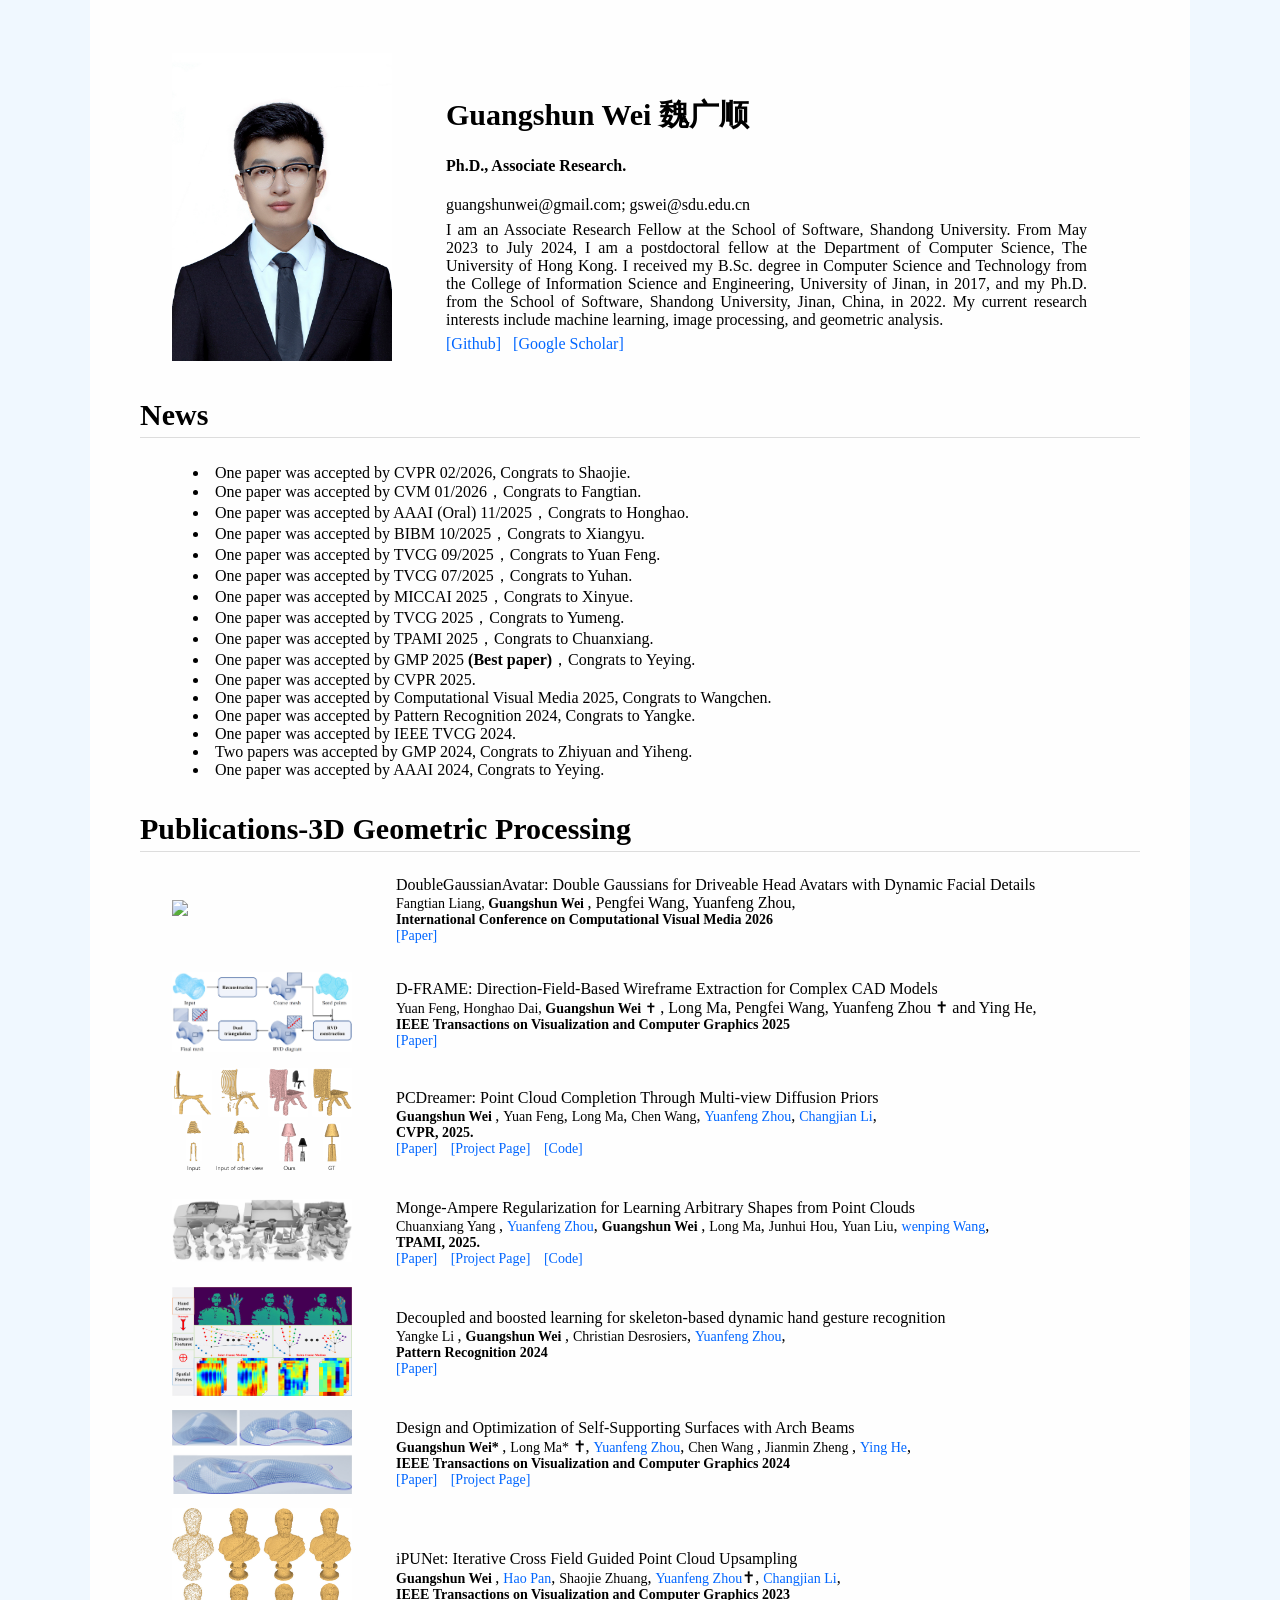
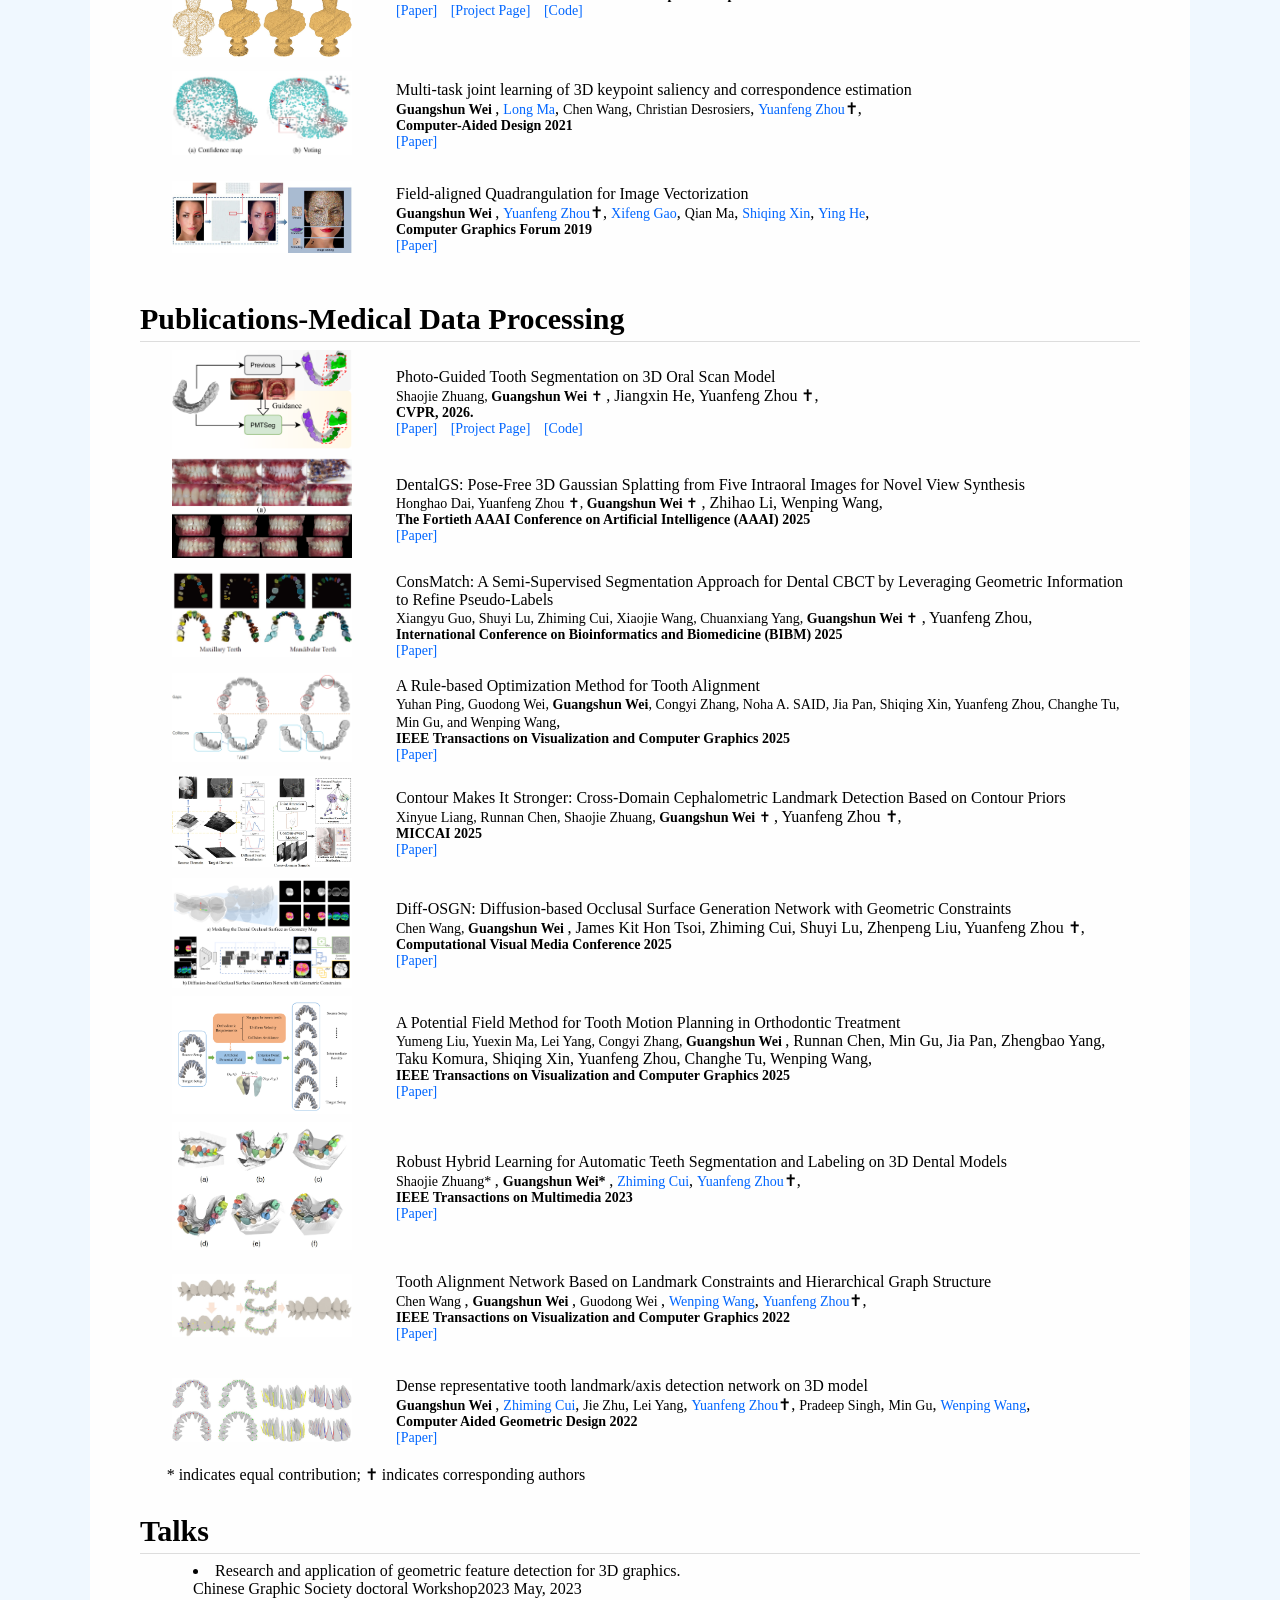
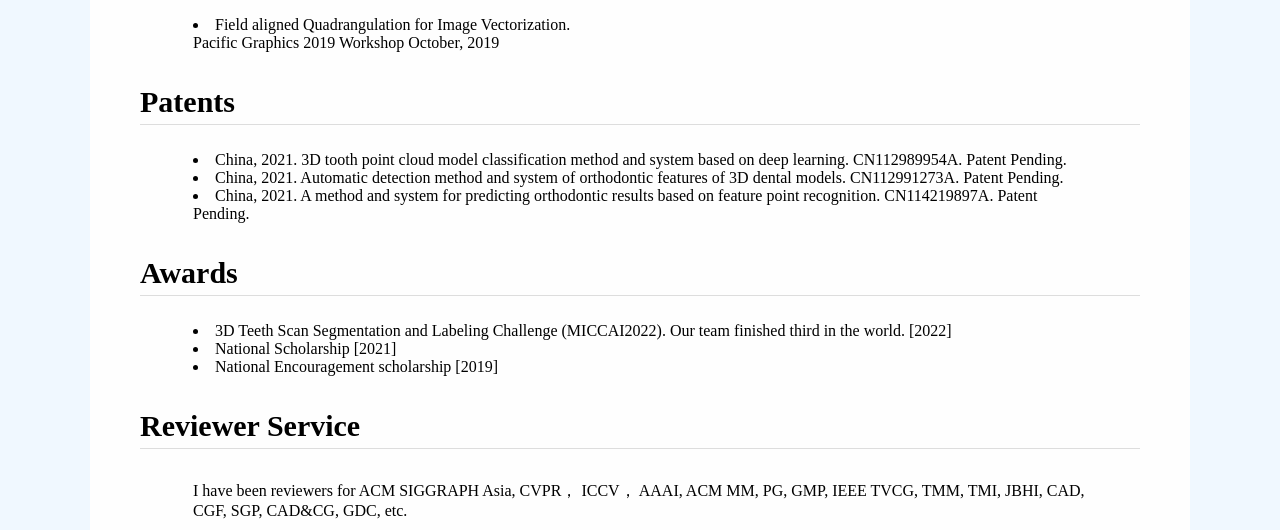
==== index.html @ 694f820c "Update index.html" ====
<!DOCTYPE html>
<html>
   <head>
      <meta http-equiv="Content-Type" content="text/html; charset=UTF-8">
      <title>Guangshun Wei - Homepage</title>
      <link rel="stylesheet" href="./css/main.css">
      <script src="./css/jquery-1.10.2.js.download"></script>

		<!-- Google tag (gtag.js) -->
		<script async src=""></script>
		<script>
		  window.dataLayer = window.dataLayer || [];
		  function gtag(){dataLayer.push(arguments);}
		  gtag('js', new Date());

		  gtag('config', 'G-TP2ZLLPT0R');
		</script>
   </head>
   
   <!-- Tab links -->
   <body style="" data-new-gr-c-s-check-loaded="14.977.0">
	   <div class="content top_block">
	<table class="about-table">
		 <tbody>
			 <tr>
				 <td class="image-column">
					 <img src="./source_files/gswei1.jpg" alt="Photo" width="220" >
				 </td>
				 <td class="description-column">
					 <div class="content text">
						 <h3>Guangshun Wei 魏广顺</h3>
						 <h4>Ph.D., Associate Research. </h4>
						 <p>guangshunwei@gmail.com; gswei@sdu.edu.cn</p>
						 <p class="bio">I am an Associate Research Fellow at the School of Software, Shandong University. From May 2023 to July 2024, I am a postdoctoral fellow at the Department of Computer Science, The University of Hong Kong. I received my B.Sc. degree in Computer Science and Technology from the College of Information Science and Engineering, University of Jinan, in 2017, and my Ph.D. from the School of Software, Shandong University, Jinan, China, in 2022. My current research interests include machine learning, image processing, and geometric analysis.</p>
						 <a target=_blank href="https://github.com/GSW-D?tab=repositories" target="_blank">[Github]</a> &nbsp
						 <a target=_blank href="https://scholar.google.com.hk/citations?hl=zh-CN&user=Sf6-vDIAAAAJ" target="_blank">[Google Scholar]</a> &nbsp
						 &nbsp
					 </div>
				 </td>
			 </tr>
		 </tbody>
	 </table>
	  </div>
	   
	  
      <div class="content">

	<div class="News">
		   <a name="News"></a>
		   <h3>News</h3>
		   <hr>
		   <table class="publication-table">
			   <td class="general-item-right">
				   <div class="content text"><br> 
					   <li>One paper was accepted by CVPR 02/2026, Congrats to Shaojie.<br>
					   <li>One paper was accepted by CVM 01/2026，Congrats to Fangtian.<br>
					   <li>One paper was accepted by AAAI (Oral) 11/2025，Congrats to Honghao.<br>
					   <li>One paper was accepted by BIBM 10/2025，Congrats to Xiangyu.<br>
					   <li>One paper was accepted by TVCG 09/2025，Congrats to Yuan Feng.<br>
					   <li>One paper was accepted by TVCG 07/2025，Congrats to Yuhan.<br>
					   <li>One paper was accepted by MICCAI 2025，Congrats to Xinyue.<br>
					   <li>One paper was accepted by TVCG 2025，Congrats to Yumeng.<br>
					   <li>One paper was accepted by TPAMI 2025，Congrats to Chuanxiang.<br>
					   <li>One paper was accepted by GMP 2025 <b>(Best paper)</b>，Congrats to Yeying.<br>
					   <li>One paper was accepted by CVPR 2025.<br>
					   <li>One paper was accepted by Computational Visual Media 2025, Congrats to Wangchen.<br>
					   <li>One paper was accepted by Pattern Recognition 2024, Congrats to Yangke.<br>
					   <li>One paper was accepted by IEEE TVCG 2024.<br>
					   <li>Two papers was accepted by GMP 2024, Congrats to Zhiyuan and Yiheng.<br>
					   <li>One paper was accepted by AAAI 2024, Congrats to Yeying.<br>
				   </div>
			   </td>
		   </table>
	   </div>

         <a name="publications"></a>
         <h3>Publications-3D Geometric Processing</h3>
		 <hr>
		  <table class="publication-table">
			<tr>
			 <td class="image-column">
				 <img src="./source_files/gsface.png" width="180">
			 </td>
			 <td class="description-column">
				 <div class="paper_title">DoubleGaussianAvatar: Double Gaussians for Driveable Head Avatars with Dynamic Facial Details</div>
				 <div class="paper_authors">
					 <a class="author" >Fangtian Liang, <a class="author" ><b>Guangshun Wei</b> </a>, Pengfei Wang, Yuanfeng Zhou</a>,
					 
				 </div>
				 <div class="paper_venue"> <b>International Conference on Computational Visual Media 2026</b> </div>
				 <div class="paper_materials">
					 <span class="link"><a target=_blank href="">[Paper]</a></span>
				 </div>
			 </td>
		 </tr>
		 <tr>
			 <td class="image-column">
				 <img src="./source_files/structline.png" width="180">
			 </td>
			 <td class="description-column">
				 <div class="paper_title">D-FRAME: Direction-Field-Based Wireframe Extraction for Complex CAD Models</div>
				 <div class="paper_authors">
					 <a class="author" >Yuan Feng, Honghao Dai, <a class="author" ><b>Guangshun Wei</b> &#10013 </a>, Long Ma, Pengfei Wang, Yuanfeng Zhou &#10013 and Ying He</a>,
					 
				 </div>
				 <div class="paper_venue"> <b>IEEE Transactions on Visualization and Computer Graphics 2025</b> </div>
				 <div class="paper_materials">
					 <span class="link"><a target=_blank href="https://ieeexplore.ieee.org/document/11160686">[Paper]</a></span>
				 </div>
			 </td>
		 </tr>

			  
		 <tr>
			 <td class="image-column">
				 <img src="./source_files/PCDreamer.png" width="180">
			 </td>
			 <td class="description-column">
				 <div class="paper_title">PCDreamer: Point Cloud Completion Through Multi-view Diffusion Priors</div>
				 <div class="paper_authors">
					 <a class="author" ><b>Guangshun Wei</b> </a>,
					 <a class="author" >Yuan Feng</a>,
					 <a class="author" >Long Ma</a>,
					 <a class="author" >Chen Wang</a>,
					 <a class="author" target="_blank" href="https://www.sc.sdu.edu.cn/info/1046/2282.htm">Yuanfeng Zhou</a>,
                     	  		 <a class="author" target="_blank" href="https://enigma-li.github.io/">Changjian Li</a>,
				 </div>
				 <div class="paper_venue"> <b>CVPR, 2025.</b> </div>
				 <div class="paper_materials">
					 <span class="link"><a target=_blank href="https://arxiv.org/abs/2411.19036">[Paper]</a></span>
					 <span class="link"><a target=_blank href="https://gsw-d.github.io/PCDreamer/">[Project Page]</a></span>
					 <span class="link"><a target=_blank href="https://github.com/GSW-D/PCDreamerCode">[Code]</a></span>
				 </div>
			 </td>
		 </tr>
		 <tr>
			 <td class="image-column">
				 <img src="./source_files/S2DF.png" width="180">
			 </td>
			 <td class="description-column">
				 <div class="paper_title">Monge-Ampere Regularization for Learning Arbitrary Shapes from Point Clouds</div>
				 <div class="paper_authors">
					 <a class="author" >Chuanxiang Yang </a>,
					 <a class="author" target="_blank" href="https://www.sc.sdu.edu.cn/info/1046/2282.htm">Yuanfeng Zhou</a>,
                     	  		 <a class="author" ><b>Guangshun Wei</b> </a>,
					 <a class="author" >Long Ma</a>,
					 <a class="author" >Junhui Hou</a>,
					 <a class="author" >Yuan Liu</a>,
					 <a class="author" target="_blank" href="https://engineering.tamu.edu/cse/profiles/Wang-Wenping.html">wenping Wang</a>,
				 </div>
				 <div class="paper_venue"> <b>TPAMI, 2025.</b> </div>
				 <div class="paper_materials">
					 <span class="link"><a target=_blank href="https://arxiv.org/abs/2410.18477">[Paper]</a></span>
					 <span class="link"><a target=_blank href="https://chuanxiang-yang.github.io/S2DF/">[Project Page]</a></span>
					 <span class="link"><a target=_blank href="https://github.com/chuanxiang-yang/S2DF">[Code]</a></span>
				 </div>
			 </td>
		 </tr>

		 <tr>
			 <td class="image-column">
				 <img src="./source_files/handgesture.png" width="180">
			 </td>
			 <td class="description-column">
				 <div class="paper_title">Decoupled and boosted learning for skeleton-based dynamic hand gesture recognition</div>
				 <div class="paper_authors">
					 <a class="author" >Yangke Li </a>,
                     	  		 <a class="author" ><b>Guangshun Wei</b> </a>,
					 <a class="author" >Christian Desrosiers</a>,
					 <a class="author" target="_blank" href="https://www.sc.sdu.edu.cn/info/1046/2282.htm">Yuanfeng Zhou</a>,
				 </div>
				 <div class="paper_venue"> <b>Pattern Recognition 2024</b> </div>
				 <div class="paper_materials">
					 <span class="link"><a target=_blank href="https://www.sciencedirect.com/science/article/pii/S0031320324002875?dgcid=author#fig1">[Paper]</a></span>
				 </div>
			 </td>
		 </tr>
		 
		 <tr>
			 <td class="image-column">
				 <img src="./source_files/tvcg2024.png" width="180">
			 </td>
			 <td class="description-column">
				 <div class="paper_title">Design and Optimization of Self-Supporting Surfaces with Arch Beams</div>
				 <div class="paper_authors">
                     	  		 <a class="author" ><b>Guangshun Wei*</b> </a>,
					 <a class="author" >Long Ma* </a>&#10013,
					 <a class="author" target="_blank" href="https://www.sc.sdu.edu.cn/info/1046/2282.htm">Yuanfeng Zhou</a>,
			  		 <a class="author" >Chen Wang </a>,
			  		 <a class="author" >Jianmin Zheng </a>,
					 <a class="author" target="_blank" href="https://personal.ntu.edu.sg/yhe/">Ying He</a>,
				 </div>
				 <div class="paper_venue"> <b>IEEE Transactions on Visualization and Computer Graphics 2024</b> </div>
				 <div class="paper_materials">
					 <span class="link"><a target=_blank href="">[Paper]</a></span>
				  	 <span class="link"><a target=_blank href="">[Project Page]</a></span>
				 </div>
			 </td>
		 </tr>
		 
		 <tr>
			 <td class="image-column">
				 <img src="./source_files/complex4_iter1_5_10.png" width="180">
			 </td>
			 <td class="description-column">
				 <div class="paper_title">iPUNet: Iterative Cross Field Guided Point Cloud Upsampling</div>
				 <div class="paper_authors">
					 <a class="author" ><b>Guangshun Wei</b> </a>,
					 <a class="author" target="_blank" href="http://haopan.github.io/">Hao Pan</a>,
					 <a class="author">Shaojie Zhuang</a>,
					 <a class="author" target="_blank" href="https://www.sc.sdu.edu.cn/info/1046/2282.htm">Yuanfeng Zhou</a>&#10013,
					 <a class="author" target="_blank" href="https://enigma-li.github.io/">Changjian Li</a>,
				 </div>
				 <div class="paper_venue"> <b>IEEE Transactions on Visualization and Computer Graphics 2023</b> </div>
				 <div class="paper_materials">
					 <span class="link"><a target=_blank href="https://arxiv.org/abs/2310.09092">[Paper]</a></span>
					 <span class="link"><a target=_blank href="https://enigma-li.github.io/projects/iPUNet/iPUNet.html">[Project Page]</a></span>
					 <span class="link"><a target=_blank href="https://github.com/GSW-D/iPUNet">[Code]</a></span>
				 </div>
			 </td>
		 </tr>
 
		 <tr>
			 <td class="image-column">
				 <img src="./source_files/cad2021.png" width="180">
			 </td>
			 <td class="description-column">
				 <div class="paper_title">Multi-task joint learning of 3D keypoint saliency and correspondence estimation</div>
				 <div class="paper_authors">
					 <a class="author" ><b>Guangshun Wei</b> </a>,
			                 <a class="author" target="_blank" href="https://faculty.sdu.edu.cn/malong/zh_CN/index.htm">Long Ma</a>,
			                 <a class="author" >Chen Wang</a>,
			                 <a class="author" >Christian Desrosiers</a>,
			                 <a class="author" target="_blank" href="https://www.sc.sdu.edu.cn/info/1046/2282.htm">Yuanfeng Zhou</a>&#10013,
				 </div>
				 <div class="paper_venue"> <b>Computer-Aided Design 2021</b> </div>
				 <div class="paper_materials">
					 <span class="link"><a target=_blank href="https://www.sciencedirect.com/science/article/abs/pii/S0010448521001160">[Paper]</a></span>
				 </div>
			 </td>
		 </tr>
		 
		 <tr>
			 <td class="image-column">
				 <img src="./source_files/CGF2019.png" width="180">
			 </td>
			 <td class="description-column">
				 <div class="paper_title">Field‐aligned Quadrangulation for Image Vectorization</div>
				 <div class="paper_authors">
					 <a class="author" ><b>Guangshun Wei</b> </a>,
			                 <a class="author" target="_blank" href="https://www.sc.sdu.edu.cn/info/1046/2282.htm">Yuanfeng Zhou</a>&#10013,
			                 <a class="author" target="_blank" href="https://gaoxifeng.github.io/">Xifeng Gao</a>,
			                 <a class="author" >Qian Ma</a>,
			                 <a class="author" target="_blank" href="http://irc.cs.sdu.edu.cn/~shiqing/index.html">Shiqing Xin</a>,
			                 <a class="author" target="_blank" href="https://personal.ntu.edu.sg/yhe/">Ying He</a>,
				 </div>
				 <div class="paper_venue"> <b>Computer Graphics Forum 2019</b> </div>
				 <div class="paper_materials">
					 <span class="link"><a target=_blank href="https://onlinelibrary.wiley.com/doi/10.1111/cgf.13826">[Paper]</a></span>
				 </div>
			 </td>
		 </tr>

      </table>
		 <h3>Publications-Medical Data Processing</h3>
		 <hr>
         <table class="publication-table">

			 <tr>
			 <td class="image-column">
				 <img src="./source_files/toothsegcvpr.png" width="180">
			 </td>
			 <td class="description-column">
				 <div class="paper_title">Photo-Guided Tooth Segmentation on 3D Oral Scan Model</div>
				 <div class="paper_authors">
					 <a class="author" >Shaojie Zhuang, <a class="author" ><b>Guangshun Wei</b> &#10013 </a>, Jiangxin He, Yuanfeng Zhou &#10013</a>,
				 </div>
				 <div class="paper_venue"> <b>CVPR, 2026.</b> </div>
				 <div class="paper_materials">
					 <span class="link"><a target=_blank href="">[Paper]</a></span>
					 <span class="link"><a target=_blank href="">[Project Page]</a></span>
					 <span class="link"><a target=_blank href="">[Code]</a></span>
				 </div>
			 </td>
		 </tr>
			 
			 <tr>
			 <td class="image-column">
				 <img src="./source_files/3DGStooth.png" width="180">
			 </td>
			 <td class="description-column">
				 <div class="paper_title">DentalGS: Pose-Free 3D Gaussian Splatting from Five Intraoral Images for Novel View Synthesis</div>
				 <div class="paper_authors">
					 <a class="author" >Honghao Dai, Yuanfeng Zhou &#10013,  <a class="author" ><b>Guangshun Wei</b> &#10013 </a>, Zhihao Li, Wenping Wang</a>,	 
				 </div>
				 <div class="paper_venue"> <b>The Fortieth AAAI Conference on Artificial Intelligence (AAAI) 2025</b> </div>
				 <div class="paper_materials">
					 <span class="link"><a target=_blank href="">[Paper]</a></span>
				 </div>
			 </td>
		 </tr>
			 <tr>
			 <td class="image-column">
				 <img src="./source_files/cbctseg.png" width="180">
			 </td>
			 <td class="description-column">
				 <div class="paper_title">ConsMatch: A Semi-Supervised Segmentation Approach for Dental CBCT by Leveraging Geometric Information to Refine Pseudo-Labels</div>
				 <div class="paper_authors">
					 <a class="author" >Xiangyu Guo, Shuyi Lu, Zhiming Cui, Xiaojie Wang, Chuanxiang Yang, <a class="author" ><b>Guangshun Wei</b> &#10013 </a>, Yuanfeng Zhou</a>,
					 
				 </div>
				 <div class="paper_venue"> <b>International Conference on Bioinformatics and Biomedicine (BIBM) 2025</b> </div>
				 <div class="paper_materials">
					 <span class="link"><a target=_blank href="">[Paper]</a></span>
				 </div>
			 </td>
		 </tr>
		
		 <tr>
			 <td class="image-column">
				 <img src="./source_files/Toothtarget.png" width="180">
			 </td>
			 <td class="description-column">
				 <div class="paper_title">A Rule-based Optimization Method for Tooth Alignment</div>
				 <div class="paper_authors">
					 <a class="author" >Yuhan Ping, Guodong Wei, <b>Guangshun Wei</b>, Congyi Zhang, Noha A. SAID, Jia Pan, Shiqing Xin, Yuanfeng Zhou, Changhe Tu, Min Gu, and Wenping Wang</a>,
					 
				 </div>
				 <div class="paper_venue"> <b>IEEE Transactions on Visualization and Computer Graphics 2025</b> </div>
				 <div class="paper_materials">
					 <span class="link"><a target=_blank href="https://ieeexplore.ieee.org/document/11087710/">[Paper]</a></span>
				 </div>
			 </td>
		 </tr>
		 <tr>
			 <td class="image-column">
				 <img src="./source_files/landmarkdetect.png" width="180">
			 </td>
			 <td class="description-column">
				 <div class="paper_title">Contour Makes It Stronger: Cross-Domain Cephalometric Landmark Detection Based on Contour Priors</div>
				 <div class="paper_authors">
					 <a class="author" >Xinyue Liang, Runnan Chen, Shaojie Zhuang, <a class="author" ><b>Guangshun Wei</b> &#10013 </a>,  Yuanfeng Zhou &#10013</a>,
				 </div>
				 <div class="paper_venue"> <b>MICCAI 2025</b> </div>
				 <div class="paper_materials">
					 <span class="link"><a target=_blank href="https://link.springer.com/chapter/10.1007/978-3-032-04981-0_11">[Paper]</a></span>
				 </div>
			 </td>
		 </tr>
		 <tr>
			 <td class="image-column">
				 <img src="./source_files/ToothGen.png" width="180">
			 </td>
			 <td class="description-column">
				 <div class="paper_title">Diff-OSGN: Diffusion-based Occlusal Surface Generation Network with Geometric Constraints</div>
				 <div class="paper_authors">
					 <a class="author" >Chen Wang, <a class="author" ><b>Guangshun Wei</b> </a>, James Kit Hon Tsoi, Zhiming Cui, Shuyi Lu, Zhenpeng Liu, Yuanfeng Zhou &#10013</a>,
				 </div>
				 <div class="paper_venue"> <b>Computational Visual Media Conference 2025</b> </div>
				 <div class="paper_materials">
					 <span class="link"><a target=_blank href="https://iccvm.org/2025/papers/s3p2-27-cvmj.pdf">[Paper]</a></span>
				 </div>
			 </td>
		 </tr>
		 <tr>
			 <td class="image-column">
				 <img src="./source_files/Toothplan.png" width="180">
			 </td>
			 <td class="description-column">
				 <div class="paper_title">A Potential Field Method for Tooth Motion Planning in Orthodontic Treatment</div>
				 <div class="paper_authors">
					 <a class="author" >Yumeng Liu, Yuexin Ma, Lei Yang, Congyi Zhang, <a class="author" ><b>Guangshun Wei</b> </a>, Runnan Chen,
						 Min Gu, Jia Pan, Zhengbao Yang, Taku Komura, Shiqing Xin, Yuanfeng Zhou, Changhe Tu, Wenping Wang</a>,
					 
				 </div>
				 <div class="paper_venue"> <b>IEEE Transactions on Visualization and Computer Graphics 2025</b> </div>
				 <div class="paper_materials">
					 <span class="link"><a target=_blank href="https://pubmed.ncbi.nlm.nih.gov/40388270/">[Paper]</a></span>
				 </div>
			 </td>
		 </tr>
		
		 <tr>
			 <td class="image-column">
				 <img src="./source_files/tmm2023.png" width="180">
			 </td>
			 <td class="description-column">
				 <div class="paper_title">Robust Hybrid Learning for Automatic Teeth Segmentation and Labeling on 3D Dental Models</div>
				 <div class="paper_authors">
					 <a class="author" >Shaojie Zhuang* </a>,
					 <a class="author" ><b>Guangshun Wei*</b> </a>,
					 <a class="author" target="_blank" href="https://shanghaitech-impact.github.io/">Zhiming Cui</a>,
					 <a class="author" target="_blank" href="https://www.sc.sdu.edu.cn/info/1046/2282.htm">Yuanfeng Zhou</a>&#10013,
				 </div>
				 <div class="paper_venue"> <b>IEEE Transactions on Multimedia 2023</b> </div>
				 <div class="paper_materials">
					 <span class="link"><a target=_blank href="https://ieeexplore.ieee.org/abstract/document/10169899">[Paper]</a></span></div>
			 </td>
		 </tr>
		 
		 <tr>
			 <td class="image-column">
				 <img src="./source_files/tvcg2022.png" width="180">
			 </td>
			 <td class="description-column">
				 <div class="paper_title">Tooth Alignment Network Based on Landmark Constraints and Hierarchical Graph Structure</div>
				 <div class="paper_authors">
					 <a class="author" >Chen Wang </a>,
                     			 <a class="author" ><b>Guangshun Wei</b> </a>,
                     			 <a class="author" >Guodong Wei </a>,
                     			 <a class="author" target="_blank" href="https://www.cs.hku.hk/people/academic-staff/wenping">Wenping Wang</a>,
					 <a class="author" target="_blank" href="https://www.sc.sdu.edu.cn/info/1046/2282.htm">Yuanfeng Zhou</a>&#10013,
				 </div>
				 <div class="paper_venue"> <b>IEEE Transactions on Visualization and Computer Graphics 2022</b> </div>
				 <div class="paper_materials">
					 <span class="link"><a target=_blank href="https://ieeexplore.ieee.org/abstract/document/9933028">[Paper]</a></span>
				 </div>
			 </td>
		 </tr>
		 <tr>
			 <td class="image-column">
				 <img src="./source_files/cagd2022.png" width="180">
			 </td>
			 <td class="description-column">
				 <div class="paper_title">Dense representative tooth landmark/axis detection network on 3D model</div>
				 <div class="paper_authors">
					 <a class="author" ><b>Guangshun Wei</b> </a>,
		                         <a class="author" target="_blank" href="https://shanghaitech-impact.github.io/">Zhiming Cui</a>,
		                     	 <a class="author" >Jie Zhu</a>,
		                     	 <a class="author" >Lei Yang</a>,
		                     	 <a class="author" target="_blank" href="https://www.sc.sdu.edu.cn/info/1046/2282.htm">Yuanfeng Zhou</a>&#10013,
		                     	 <a class="author" >Pradeep Singh</a>,
		                     	 <a class="author" >Min Gu</a>,
		                     	 <a class="author" target="_blank" href="https://www.cs.hku.hk/people/academic-staff/wenping">Wenping Wang</a>,
				 </div>
				 <div class="paper_venue"> <b>Computer Aided Geometric Design 2022</b> </div>
				 <div class="paper_materials">
					 <span class="link"><a target=_blank href="https://arxiv.org/abs/2111.04212">[Paper]</a></span>
				 </div>
			 </td>
		 </tr>
		 

      </table>
      <div style="padding-left: 20pt"> * indicates equal contribution; &#10013 indicates corresponding authors </div>

     </div>
	   <div class="content">
		   <a name="talks"></a>
		   <h3>Talks</h3><hr>
		   <table class="publication-table">
			   <td class="general-item-right">
				   <div class="content text"><li> Research and application of geometric feature detection for 3D graphics. <br>
					   Chinese Graphic Society doctoral Workshop2023 </a>  May, 2023
				   </div>	
				   <br>
				   <div class="content text"><li>Field aligned Quadrangulation for Image Vectorization. <br>
					   Pacific Graphics 2019 Workshop  October, 2019
				   </div>
			   </td>
		   </table>
	   </div>
	   
	   <div class="content">
		   <a name="Patents"></a>
		   <h3>Patents</h3>
		   <hr>
		   <table class="publication-table">
			   <td class="general-item-right">
				   <div class="content text"><br> 
					   <li>China, 2021. 3D tooth point cloud model classification method and system based on deep learning. CN112989954A. Patent Pending.<br>
					   <li>China, 2021. Automatic detection method and system of orthodontic features of 3D dental models. CN112991273A. Patent Pending.<br>
					   <li>China, 2021. A method and system for predicting orthodontic results based on feature point recognition. CN114219897A. Patent Pending.<br>
				   </div>
			   </td>
		   </table>
	   </div>
	   <div class="content">
		   <a name="awards"></a>
         <h3>Awards</h3>
		   <hr>
<table class="publication-table">
            <td class="general-item-right">
            <div class="content text"><br> 
				 <li> 3D Teeth Scan Segmentation and Labeling Challenge (MICCAI2022). Our team finished third in the world.  	[2022] <br>
				 <li> National Scholarship	[2021] <br> 
				 <li> National Encouragement scholarship	[2019] <br> </div>
            </td>
         </table>
      </div>
	   
      <div class="content">
		   <a name="Reviewer"></a>
		   <h3>Reviewer Service</h3>
		   <hr>
		   <table class="publication-table">
			   <td class="general-item-right">
				   <div class="content text"><br> 
					   <p> I have been reviewers for ACM SIGGRAPH Asia, CVPR， ICCV， AAAI, ACM MM, PG, GMP, IEEE TVCG, TMM, TMI, JBHI, CAD, CGF, SGP, CAD&CG, GDC,  etc.</p>
					   
				   </div>
			   </td>
		   </table>
	   </div>  


   </body>
</html>
---- css/main.css ----
header {
    width: 100%;
    height: 50px;
    margin-top: 0px;
    text-align: left;
    background-color: #efffff;
    position: fixed;
    box-shadow: 20px 0px 20px grey;
    clear: both;
}

p.bio{
	text-align:justify;
}

body {
    margin: auto;
    padding: 0;
    background-color: #f0f8ff;
	font-family: "Palatino Linotype", "Book Antiqua", Palatino, Georgia, serif;
    font-size:16.0px;
}

a img {
    border: none;
}

hr {
	border: none;
	border-top: 1.0px solid #ddd;
	margin: 5px 0;
}

p {
	margin: 0.4em 0em
  }

p.news{
	color:#BA2F39
}

div.content {
    padding-left: 50px;
    padding-right: 50px;
    background-color: #fefefe;
    max-width: 1000px;
    vertical-align: middle;
    margin-left: auto;
    margin-right: auto;
    clear: both;
    overflow: auto;
}

.publication-table {
    width: 100%;
}

img.publication-image {
    width: 160px;
    height: 100px;
    align: center;
}

td.image-column {
    width: 220px;
    height: 100px;
	padding-left: 30px;
}

td.description-column {
    width: 780;
    height: 100px;
    text-align: left;
}

td.general-item-left {
    font-style: italic;
    font-size:50px;
    width: 150px;
}

td.general-item-right {
    width: 780;
    text-align: left;
}

span.link {
    padding-right: 10px;
}

img.img_teaser {
    width: 100%;
    max-width: 950px;
    height: auto;
}


div.project_headline,div.project_video {
    text-align: center;
/*    max-width: 100%;
    vertical-align: middle;
    margin-left: auto;
    margin-right: auto;*/
}

div.img {
    display: inline-block;
    zoom: 1;
    display *: inline;
    vertical-align: middle;
    margin-left: auto;
    margin-right: auto;
    max-width: 950px;
    text-align: justify:
}

div.stress {
    color: #AADD33
}

div.top_block {
    padding-top: 50px;
}

div.bottom_block {
    padding-bottom: 30px;
}

div.paper_title {
    font-weight: 500;
    font-size:16px;
    padding-bottom: 0px;
}

a.author {
    font-size:14px;
}

div.paper_venue {
    font-size:14px;
}

div.paper_materials{
	font-size:14px;

}

div.talk_title {
    font-weight: bold;
    font-size:24px;
    padding-bottom: 10px;
}

a:link {
    color: #0066ff;
	text-decoration: none;
}

a:visited {
    color: #0066ff;
}

a:hover {
  color: #4c81c9;
  text-decoration: underline;
}

/* a.author:link { */
    /* color: #000000 */
/* } */

/* a.author:visited { */
    /* color: #000000; */
/* } */

div.tab {
    font-size:30.0px;
    max-width: 1000px;
    vertical-align: middle;
    margin-left: auto;
    margin-right: auto;
}

div.tab-name, div.tab-link {
    display:inline-block;
    text-decoration:none;
}

div.tab-name {
    float:left;
    padding-left:30px;
    font-size:150%;
	
    padding-top:5px;
}

div.tab-link {
    float:right;
    padding-right:20px;
    padding-top:10px;
	font-size:24px;
}


a sup{
  display:inline-block;
  line-height:1.1em;
  text-decoration:none;
}

h3{
    font-size: 30px;
    margin-bottom: 5px;
}
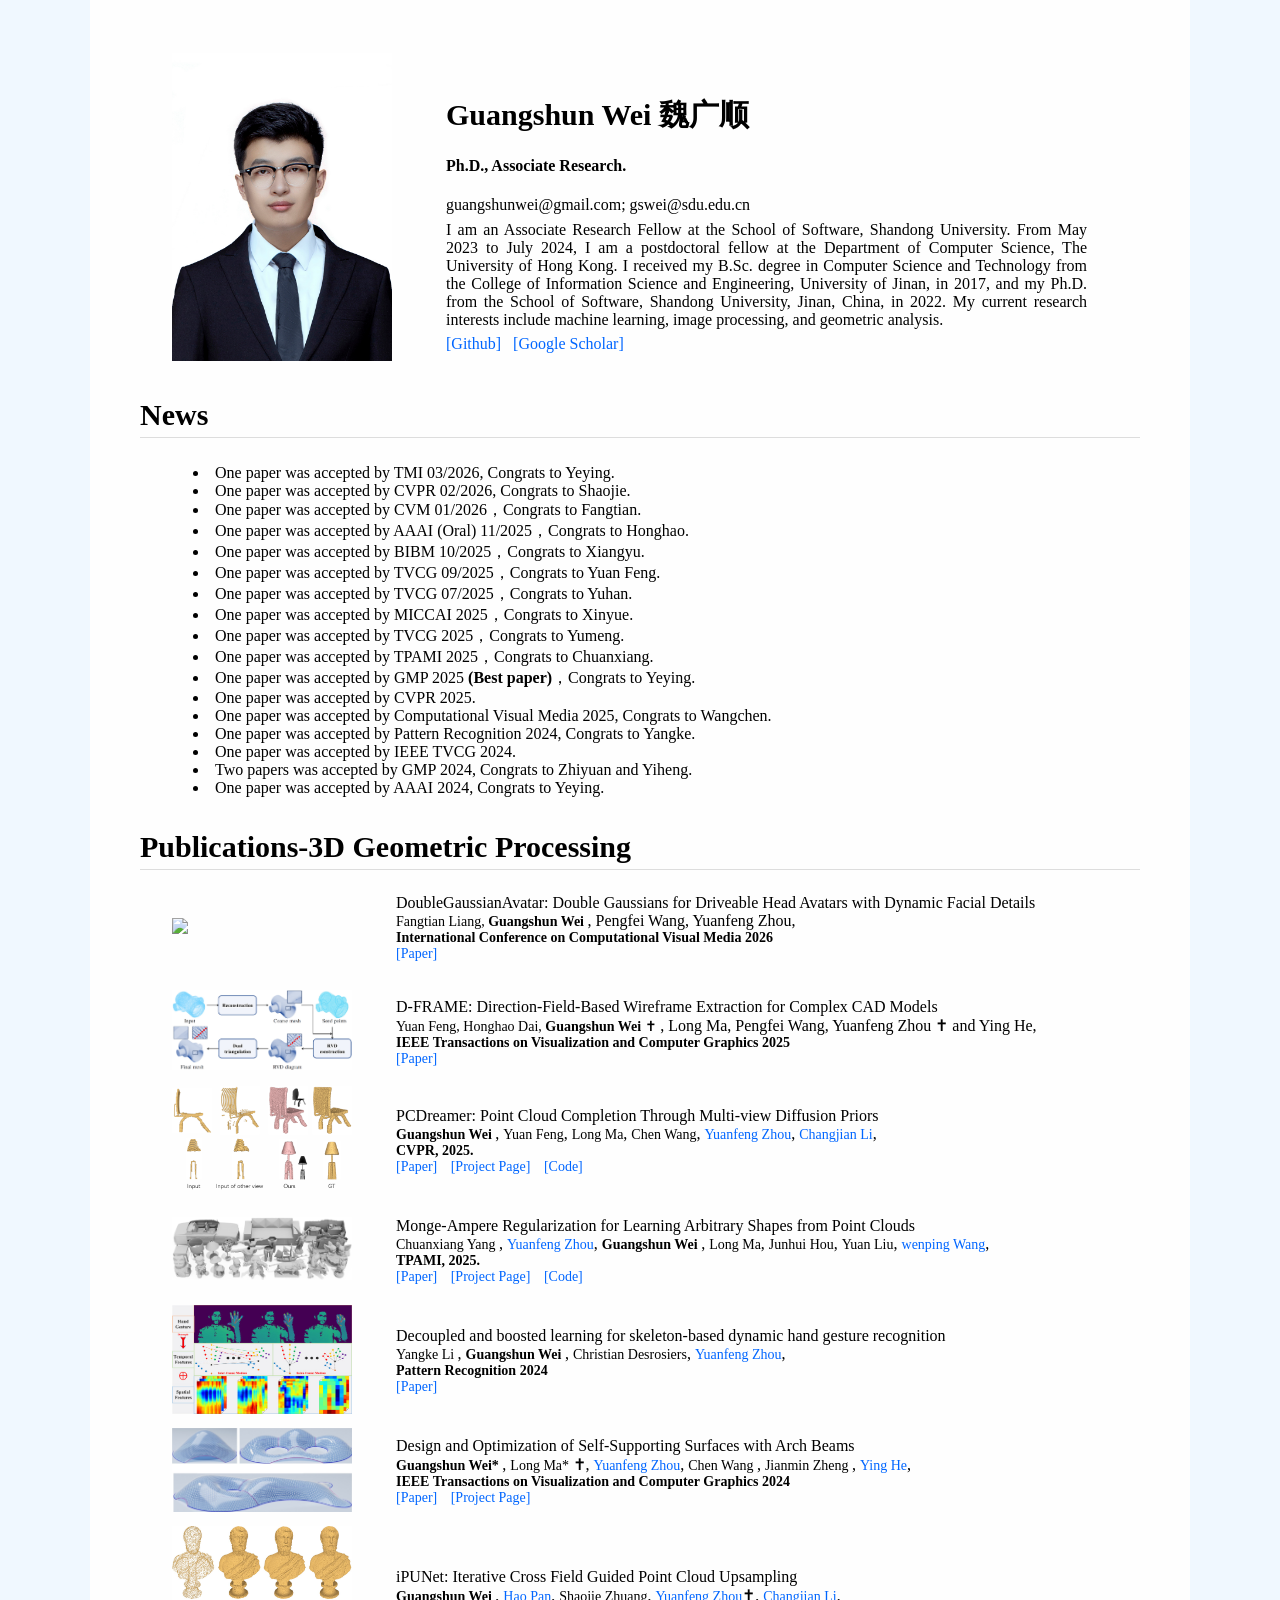
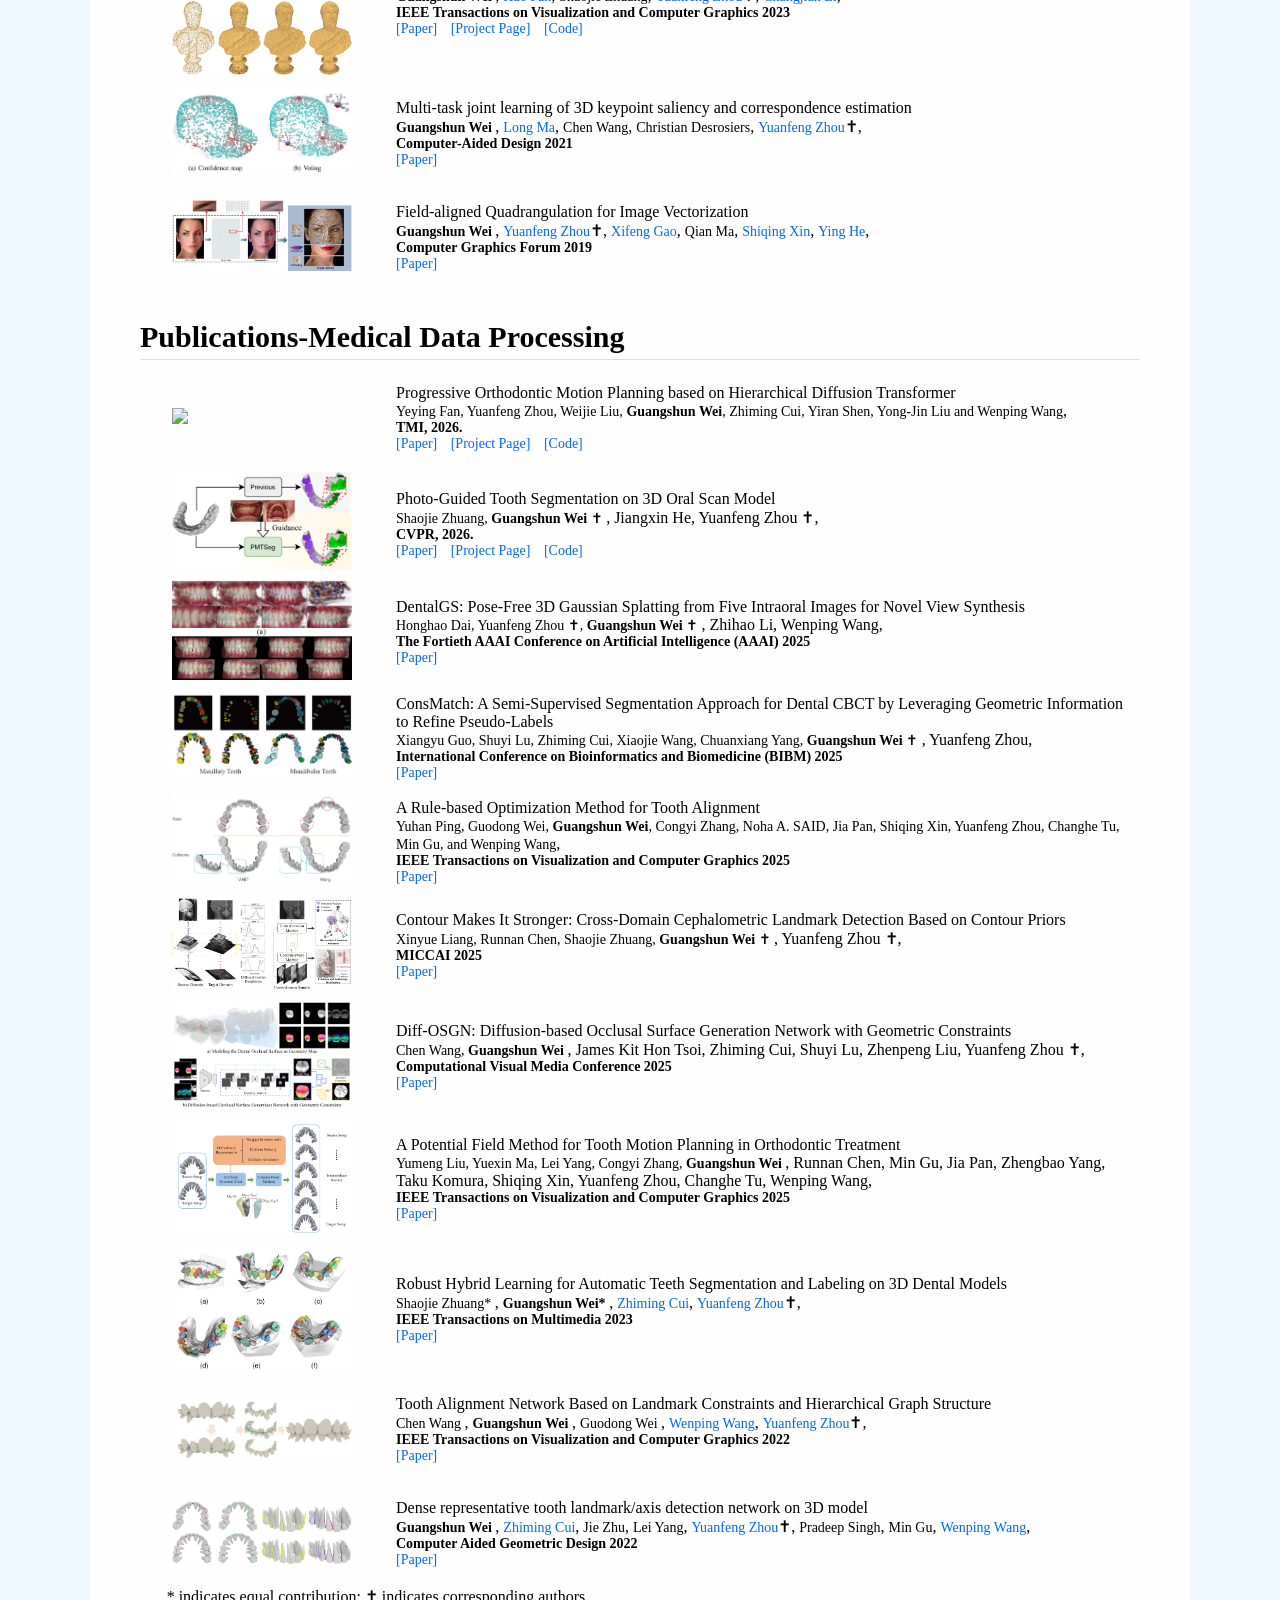
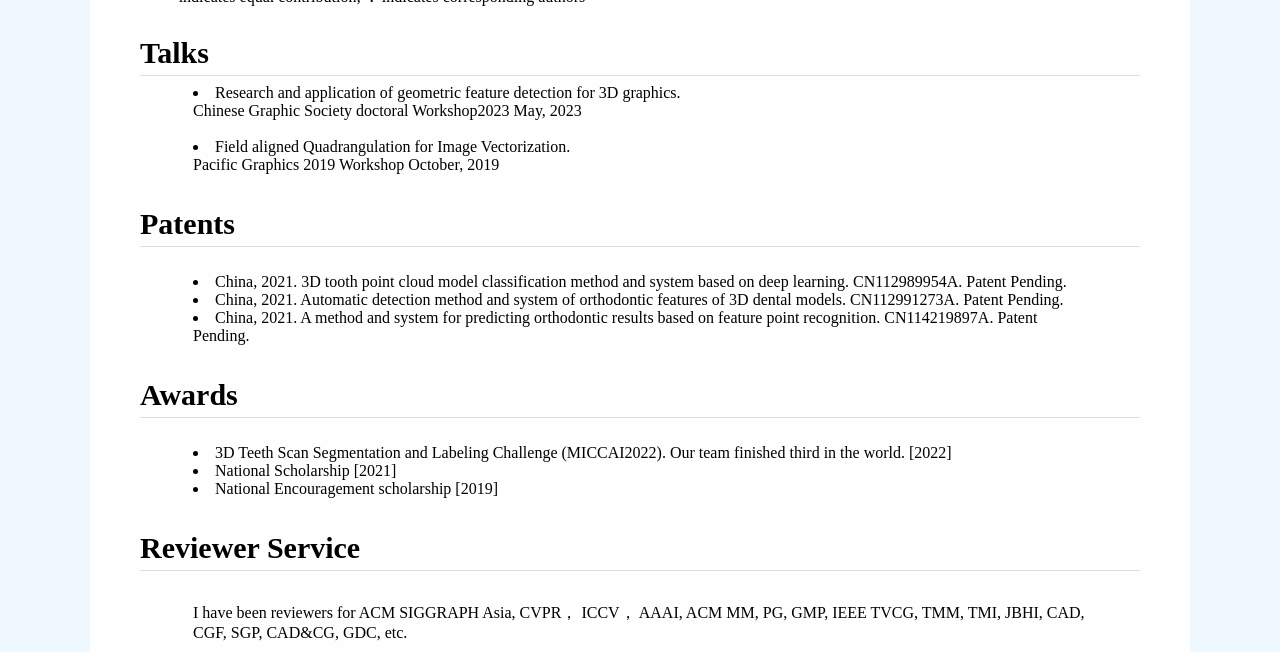
==== commit 4ed60f46: "Update index.html" ====
--- a/index.html
+++ b/index.html
@@ -52,6 +52,7 @@
 		   <table class="publication-table">
 			   <td class="general-item-right">
 				   <div class="content text"><br> 
+					   <li>One paper was accepted by TMI 03/2026, Congrats to Yeying.<br>
 					   <li>One paper was accepted by CVPR 02/2026, Congrats to Shaojie.<br>
 					   <li>One paper was accepted by CVM 01/2026，Congrats to Fangtian.<br>
 					   <li>One paper was accepted by AAAI (Oral) 11/2025，Congrats to Honghao.<br>
@@ -266,6 +267,25 @@
 		 <hr>
          <table class="publication-table">
 
+			<tr>
+			 <td class="image-column">
+				 <img src="./source_files/tmi-yeying.png" width="180">
+			 </td>
+			 <td class="description-column">
+				 <div class="paper_title">Progressive Orthodontic Motion Planning based on Hierarchical Diffusion Transformer </div>
+				 <div class="paper_authors">
+					 <a class="author" >Yeying Fan, Yuanfeng Zhou, Weijie Liu, <b>Guangshun Wei</b>, Zhiming Cui, Yiran Shen, Yong-Jin Liu and Wenping Wang</a>,
+				 </div>
+				 <div class="paper_venue"> <b>TMI, 2026.</b> </div>
+				 <div class="paper_materials">
+					 <span class="link"><a target=_blank href="">[Paper]</a></span>
+					 <span class="link"><a target=_blank href="">[Project Page]</a></span>
+					 <span class="link"><a target=_blank href="">[Code]</a></span>
+				 </div>
+			 </td>
+		 </tr>
+
+			 
 			 <tr>
 			 <td class="image-column">
 				 <img src="./source_files/toothsegcvpr.png" width="180">
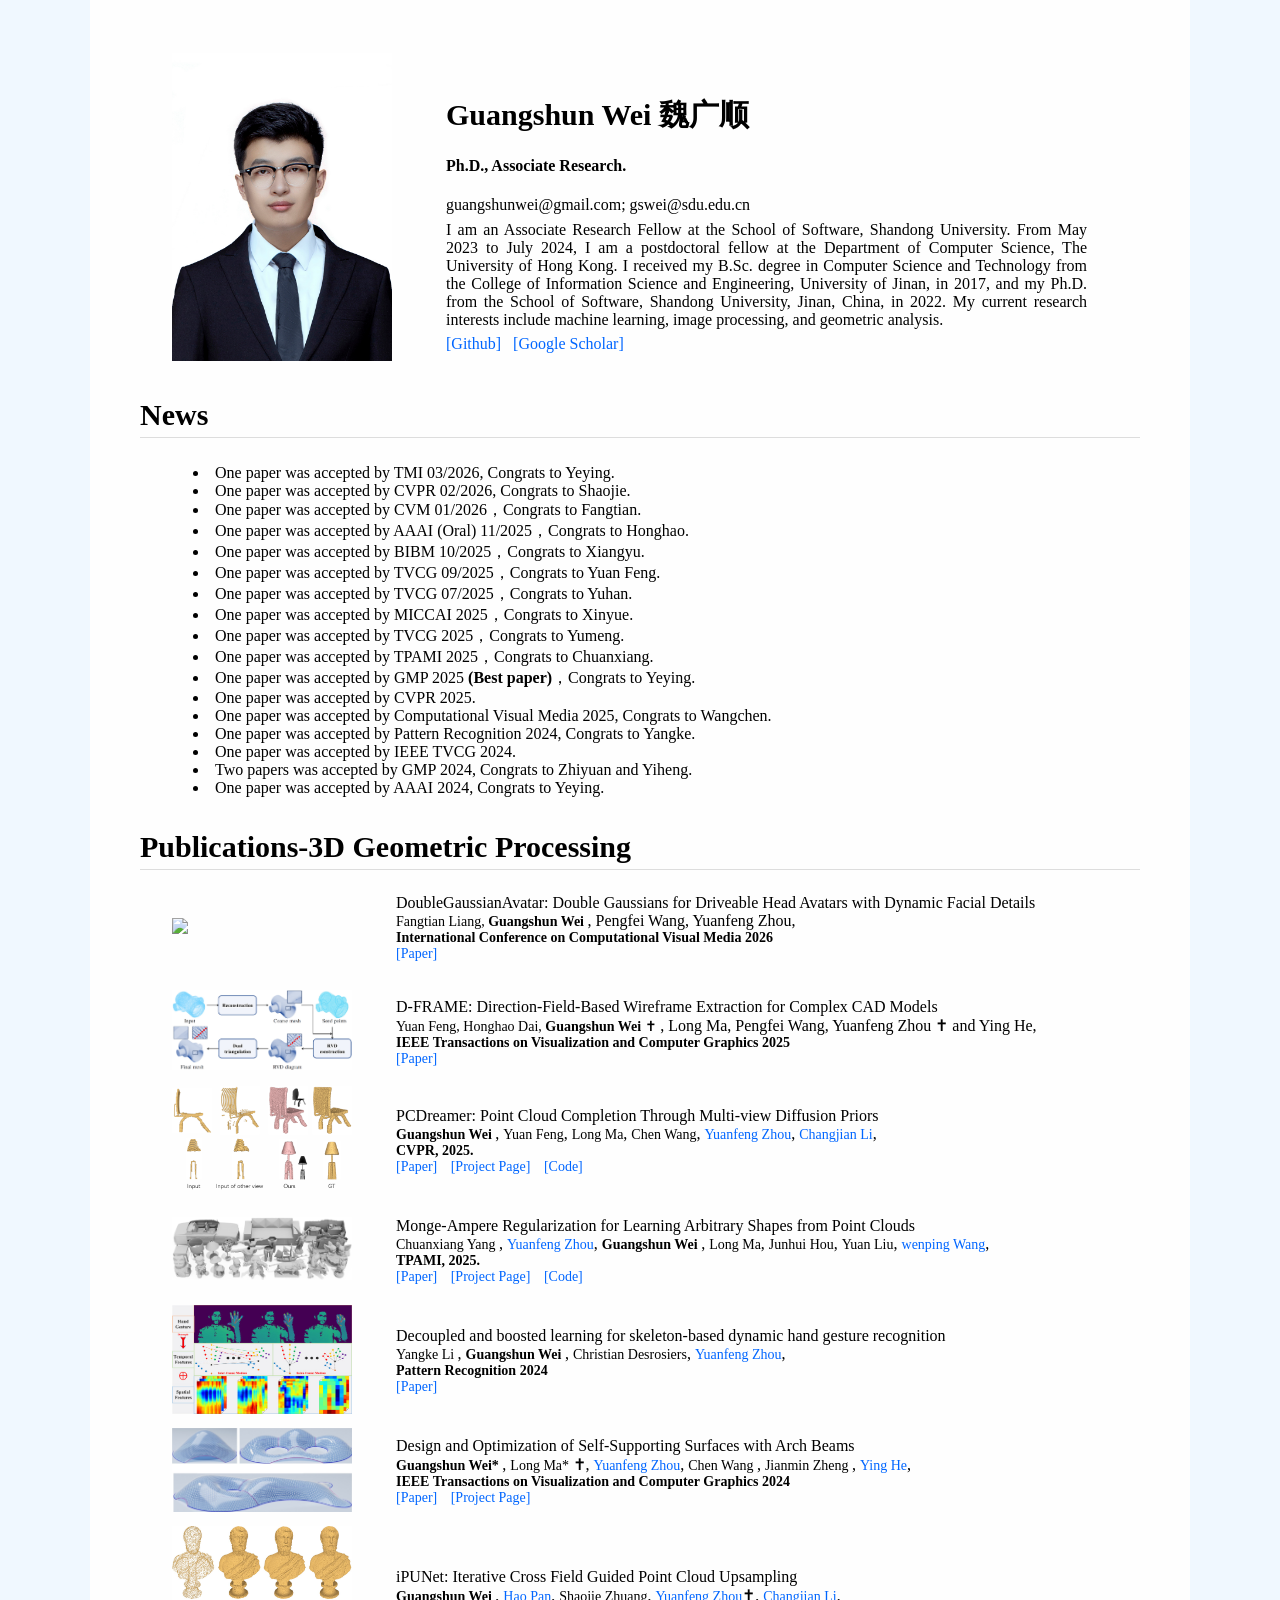
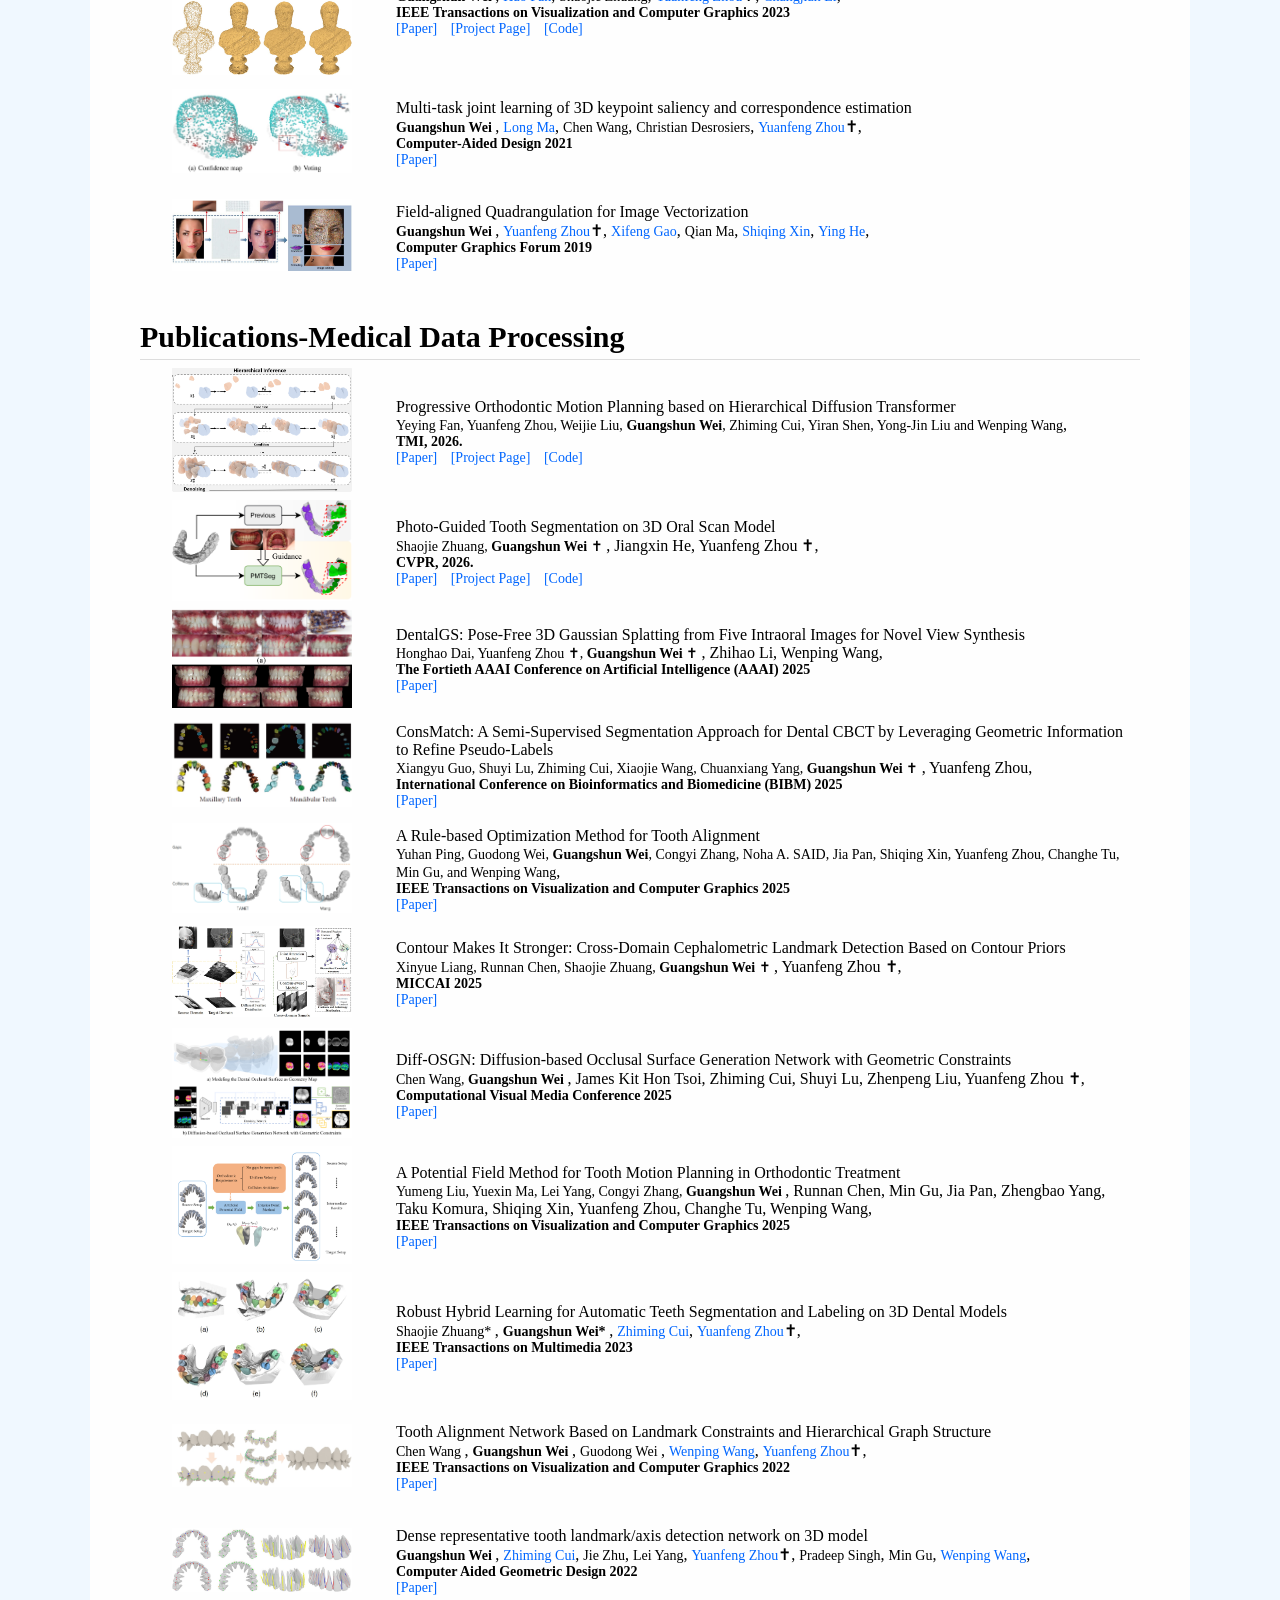
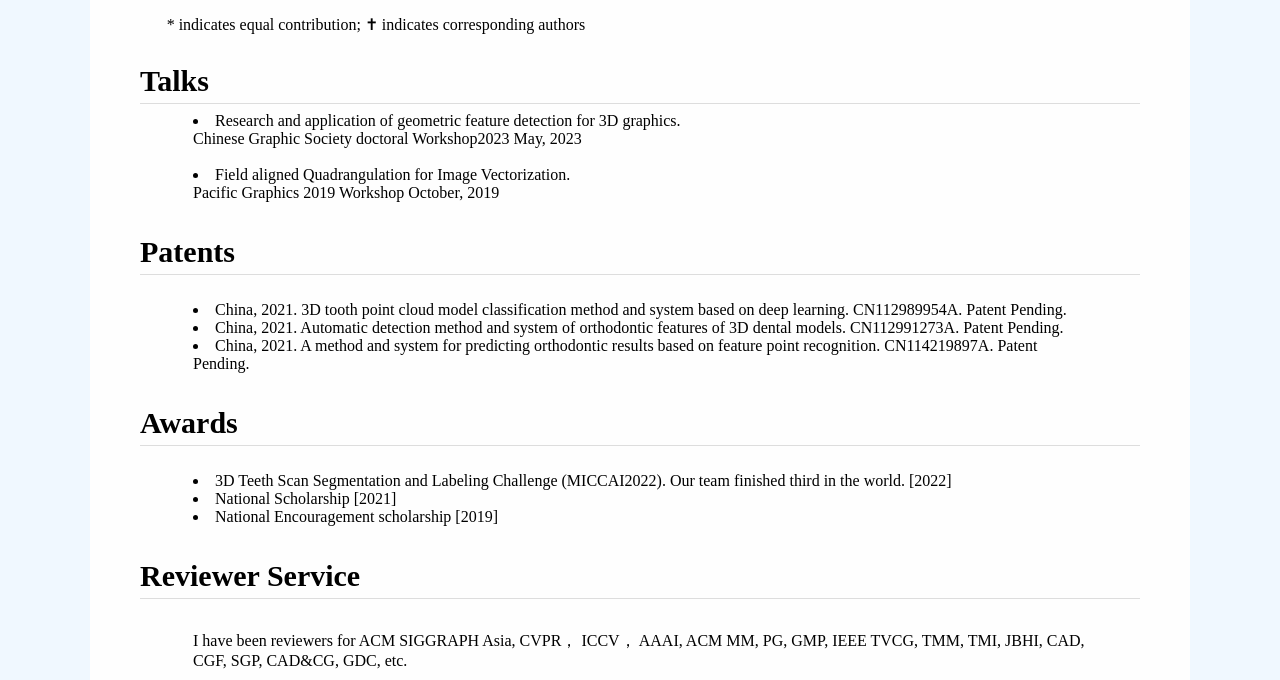
==== commit 7ca17f77: "Update index.html" ====
--- a/index.html
+++ b/index.html
@@ -315,7 +315,7 @@
 				 </div>
 				 <div class="paper_venue"> <b>The Fortieth AAAI Conference on Artificial Intelligence (AAAI) 2025</b> </div>
 				 <div class="paper_materials">
-					 <span class="link"><a target=_blank href="">[Paper]</a></span>
+					 <span class="link"><a target=_blank href="https://ojs.aaai.org/index.php/AAAI/article/view/37343">[Paper]</a></span>
 				 </div>
 			 </td>
 		 </tr>
@@ -331,7 +331,7 @@
 				 </div>
 				 <div class="paper_venue"> <b>International Conference on Bioinformatics and Biomedicine (BIBM) 2025</b> </div>
 				 <div class="paper_materials">
-					 <span class="link"><a target=_blank href="">[Paper]</a></span>
+					 <span class="link"><a target=_blank href="https://ieeexplore.ieee.org/document/11357190">[Paper]</a></span>
 				 </div>
 			 </td>
 		 </tr>
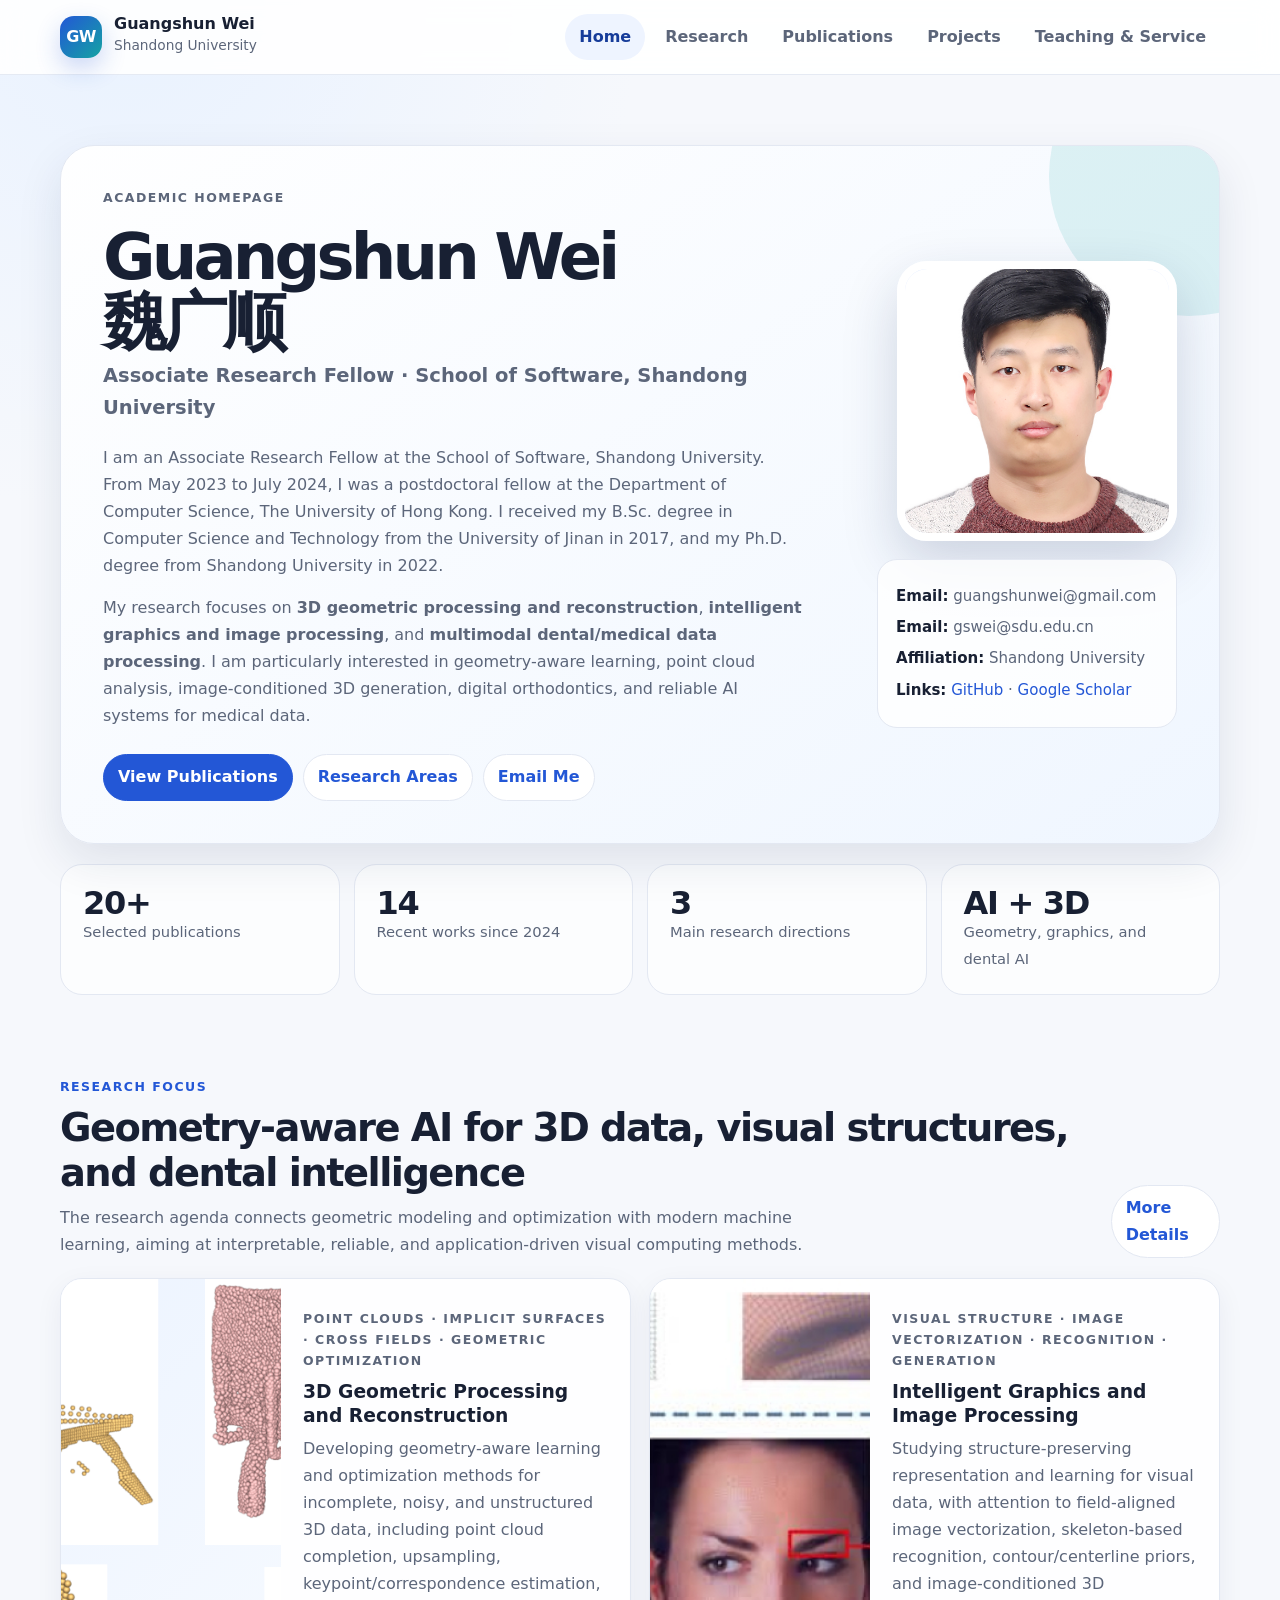
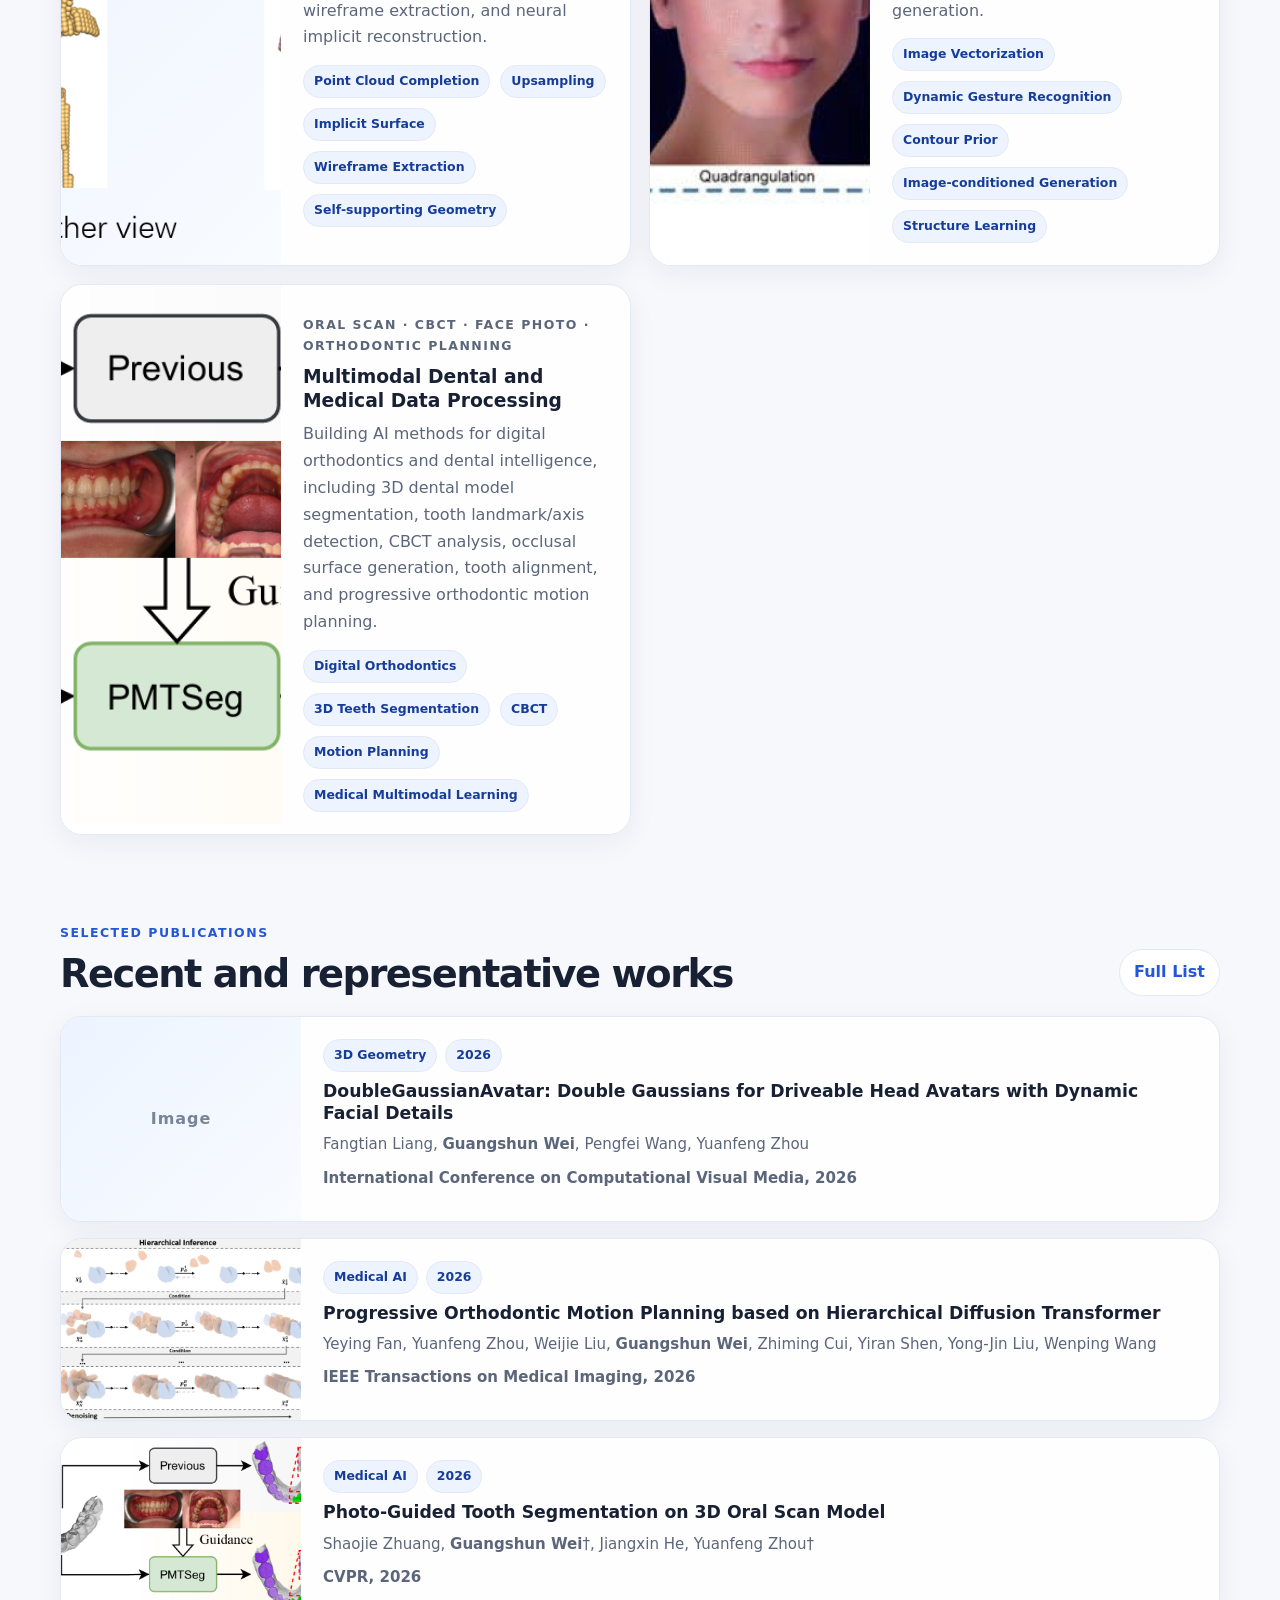
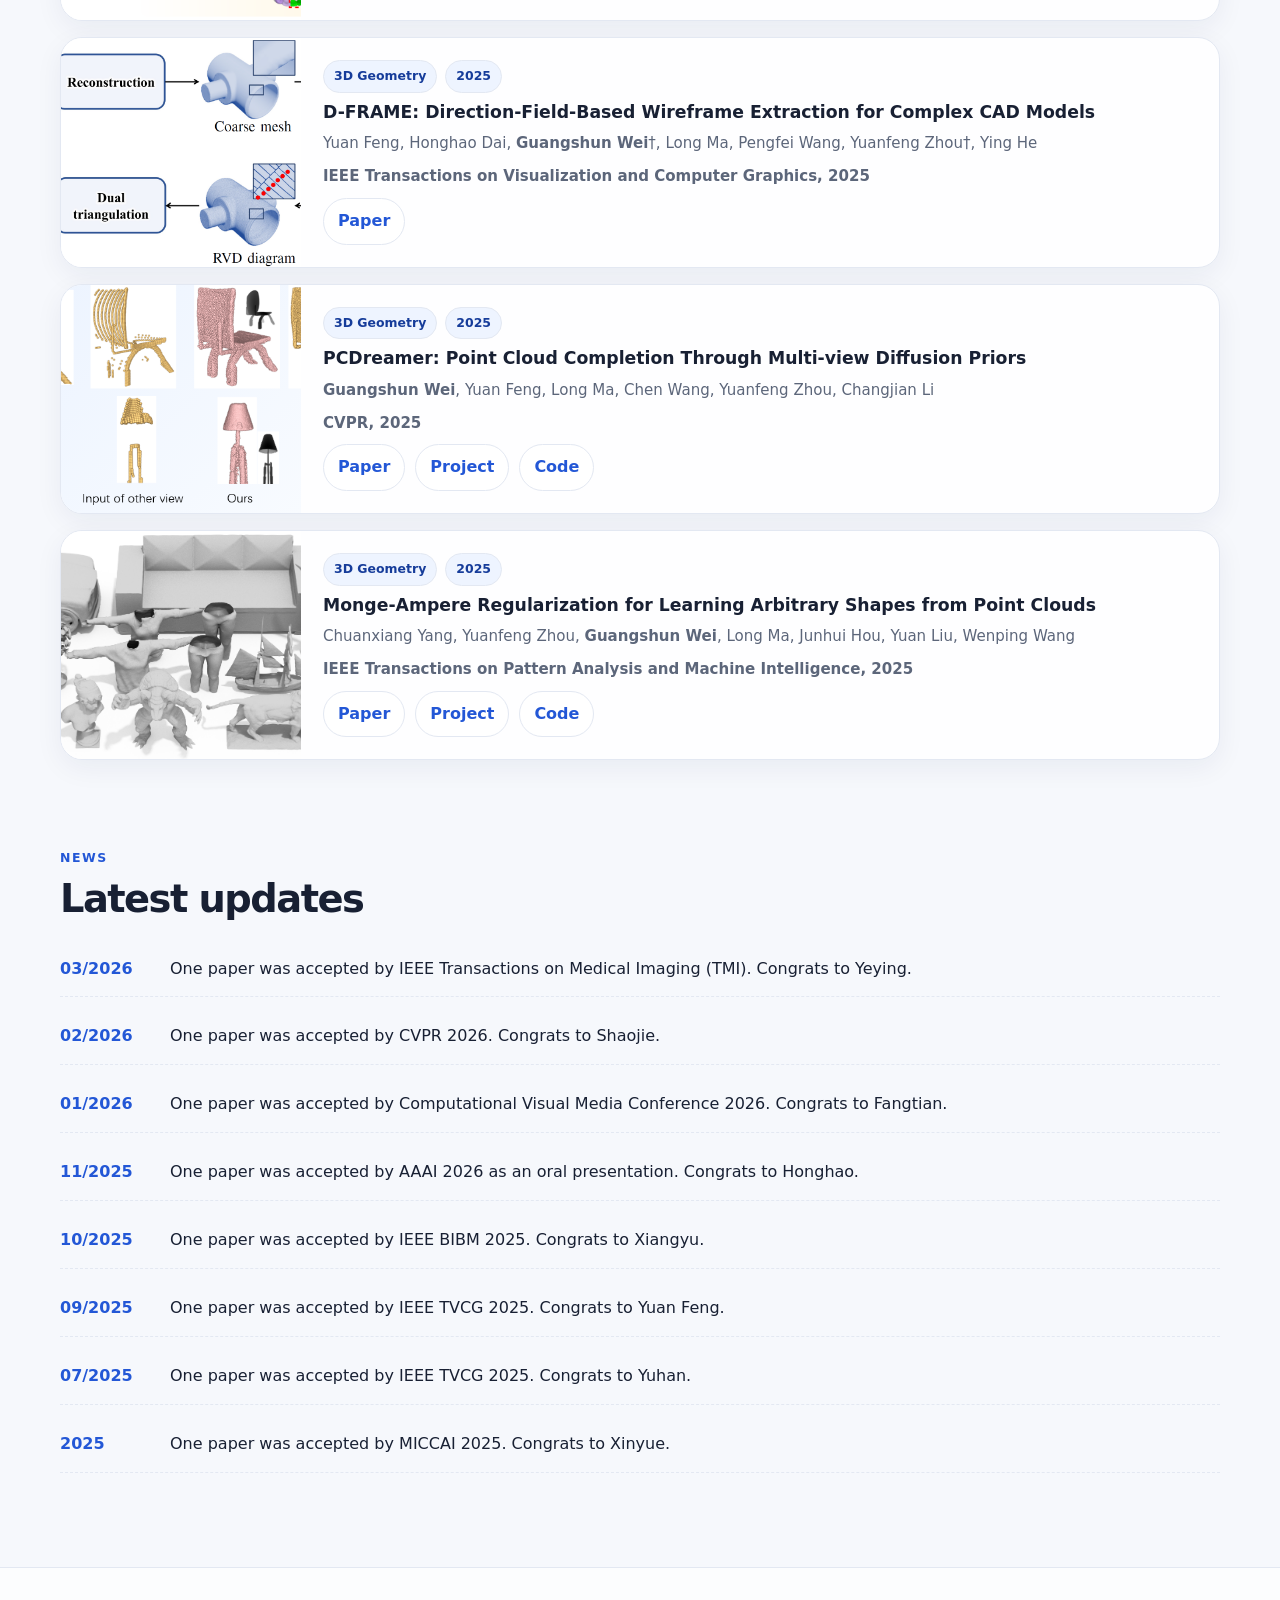
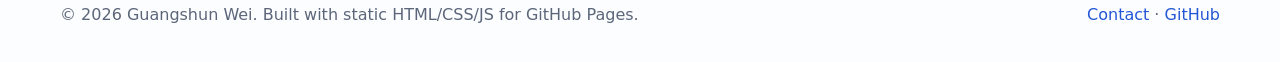
==== commit e4f78de5: "Add files via upload" ====
--- a/index.html
+++ b/index.html
@@ -1,528 +1,118 @@
 <!DOCTYPE html>
-<html>
-   <head>
-      <meta http-equiv="Content-Type" content="text/html; charset=UTF-8">
-      <title>Guangshun Wei - Homepage</title>
-      <link rel="stylesheet" href="./css/main.css">
-      <script src="./css/jquery-1.10.2.js.download"></script>
+<html lang="en">
+<head>
+  <meta charset="utf-8">
+  <meta name="viewport" content="width=device-width, initial-scale=1">
+  <meta name="description" content="Guangshun Wei's academic homepage: 3D geometric processing, intelligent graphics and image processing, and multimodal dental/medical AI.">
+  <title>Guangshun Wei | Homepage</title>
+  <link rel="stylesheet" href="assets/css/style.css">
+</head>
+<body>
+  <header class="site-header">
+    <div class="container header-inner">
+      <a class="brand" href="index.html" aria-label="Homepage">
+        <span class="brand-mark">GW</span>
+        <span class="brand-text"><strong>Guangshun Wei</strong><span>Shandong University</span></span>
+      </a>
+      <button class="nav-toggle" type="button" aria-label="Toggle navigation" aria-expanded="false">☰</button>
+      <nav class="site-nav" aria-label="Main navigation">
+        <a class="active" href="index.html">Home</a>
+        <a href="research.html">Research</a>
+        <a href="publications.html">Publications</a>
+        <a href="projects.html">Projects</a>
+        <a href="teaching-service.html">Teaching & Service</a>
+      </nav>
+    </div>
+  </header>
 
-		<!-- Google tag (gtag.js) -->
-		<script async src=""></script>
-		<script>
-		  window.dataLayer = window.dataLayer || [];
-		  function gtag(){dataLayer.push(arguments);}
-		  gtag('js', new Date());
+  <main>
+    <section class="hero">
+      <div class="container">
+        <div class="hero-card">
+          <div>
+            <p class="eyebrow">Academic Homepage</p>
+            <h1>Guangshun Wei <span style="white-space:nowrap;">魏广顺</span></h1>
+            <h2>Associate Research Fellow · School of Software, Shandong University</h2>
+            <p>
+              I am an Associate Research Fellow at the School of Software, Shandong University. From May 2023 to July 2024, I was a postdoctoral fellow at the Department of Computer Science, The University of Hong Kong. I received my B.Sc. degree in Computer Science and Technology from the University of Jinan in 2017, and my Ph.D. degree from Shandong University in 2022.
+            </p>
+            <p>
+              My research focuses on <strong>3D geometric processing and reconstruction</strong>, <strong>intelligent graphics and image processing</strong>, and <strong>multimodal dental/medical data processing</strong>. I am particularly interested in geometry-aware learning, point cloud analysis, image-conditioned 3D generation, digital orthodontics, and reliable AI systems for medical data.
+            </p>
+            <div class="hero-actions">
+              <a class="btn primary" href="publications.html">View Publications</a>
+              <a class="btn" href="research.html">Research Areas</a>
+              <a class="btn" href="mailto:guangshunwei@gmail.com">Email Me</a>
+            </div>
+          </div>
+          <aside class="profile-panel">
+            <div class="profile-photo">
+              <img src="source_files/gswei.jpg" alt="Guangshun Wei">
+            </div>
+            <ul class="profile-list">
+              <li><strong>Email:</strong> guangshunwei@gmail.com</li>
+              <li><strong>Email:</strong> gswei@sdu.edu.cn</li>
+              <li><strong>Affiliation:</strong> Shandong University</li>
+              <li><strong>Links:</strong> <a href="https://github.com/GSW-D" target="_blank" rel="noopener">GitHub</a> · <a href="https://scholar.google.com.hk/citations?hl=zh-CN&user=Sf6-vDIAAAAJ" target="_blank" rel="noopener">Google Scholar</a></li>
+            </ul>
+          </aside>
+        </div>
+        <div class="stats-grid" aria-label="Homepage highlights">
+          <div class="stat-card"><strong id="stat-publications">20+</strong><span>Selected publications</span></div>
+          <div class="stat-card"><strong id="stat-recent">10+</strong><span>Recent works since 2024</span></div>
+          <div class="stat-card"><strong>3</strong><span>Main research directions</span></div>
+          <div class="stat-card"><strong>AI + 3D</strong><span>Geometry, graphics, and dental AI</span></div>
+        </div>
+      </div>
+    </section>
 
-		  gtag('config', 'G-TP2ZLLPT0R');
-		</script>
-   </head>
-   
-   <!-- Tab links -->
-   <body style="" data-new-gr-c-s-check-loaded="14.977.0">
-	   <div class="content top_block">
-	<table class="about-table">
-		 <tbody>
-			 <tr>
-				 <td class="image-column">
-					 <img src="./source_files/gswei1.jpg" alt="Photo" width="220" >
-				 </td>
-				 <td class="description-column">
-					 <div class="content text">
-						 <h3>Guangshun Wei 魏广顺</h3>
-						 <h4>Ph.D., Associate Research. </h4>
-						 <p>guangshunwei@gmail.com; gswei@sdu.edu.cn</p>
-						 <p class="bio">I am an Associate Research Fellow at the School of Software, Shandong University. From May 2023 to July 2024, I am a postdoctoral fellow at the Department of Computer Science, The University of Hong Kong. I received my B.Sc. degree in Computer Science and Technology from the College of Information Science and Engineering, University of Jinan, in 2017, and my Ph.D. from the School of Software, Shandong University, Jinan, China, in 2022. My current research interests include machine learning, image processing, and geometric analysis.</p>
-						 <a target=_blank href="https://github.com/GSW-D?tab=repositories" target="_blank">[Github]</a> &nbsp
-						 <a target=_blank href="https://scholar.google.com.hk/citations?hl=zh-CN&user=Sf6-vDIAAAAJ" target="_blank">[Google Scholar]</a> &nbsp
-						 &nbsp
-					 </div>
-				 </td>
-			 </tr>
-		 </tbody>
-	 </table>
-	  </div>
-	   
-	  
-      <div class="content">
+    <section class="section">
+      <div class="container">
+        <div class="section-head">
+          <div>
+            <p class="eyebrow">Research Focus</p>
+            <h2>Geometry-aware AI for 3D data, visual structures, and dental intelligence</h2>
+            <p class="section-lead">The research agenda connects geometric modeling and optimization with modern machine learning, aiming at interpretable, reliable, and application-driven visual computing methods.</p>
+          </div>
+          <a class="btn" href="research.html">More Details</a>
+        </div>
+        <div id="research-grid" class="card-grid"></div>
+      </div>
+    </section>
 
-	<div class="News">
-		   <a name="News"></a>
-		   <h3>News</h3>
-		   <hr>
-		   <table class="publication-table">
-			   <td class="general-item-right">
-				   <div class="content text"><br> 
-					   <li>One paper was accepted by TMI 03/2026, Congrats to Yeying.<br>
-					   <li>One paper was accepted by CVPR 02/2026, Congrats to Shaojie.<br>
-					   <li>One paper was accepted by CVM 01/2026，Congrats to Fangtian.<br>
-					   <li>One paper was accepted by AAAI (Oral) 11/2025，Congrats to Honghao.<br>
-					   <li>One paper was accepted by BIBM 10/2025，Congrats to Xiangyu.<br>
-					   <li>One paper was accepted by TVCG 09/2025，Congrats to Yuan Feng.<br>
-					   <li>One paper was accepted by TVCG 07/2025，Congrats to Yuhan.<br>
-					   <li>One paper was accepted by MICCAI 2025，Congrats to Xinyue.<br>
-					   <li>One paper was accepted by TVCG 2025，Congrats to Yumeng.<br>
-					   <li>One paper was accepted by TPAMI 2025，Congrats to Chuanxiang.<br>
-					   <li>One paper was accepted by GMP 2025 <b>(Best paper)</b>，Congrats to Yeying.<br>
-					   <li>One paper was accepted by CVPR 2025.<br>
-					   <li>One paper was accepted by Computational Visual Media 2025, Congrats to Wangchen.<br>
-					   <li>One paper was accepted by Pattern Recognition 2024, Congrats to Yangke.<br>
-					   <li>One paper was accepted by IEEE TVCG 2024.<br>
-					   <li>Two papers was accepted by GMP 2024, Congrats to Zhiyuan and Yiheng.<br>
-					   <li>One paper was accepted by AAAI 2024, Congrats to Yeying.<br>
-				   </div>
-			   </td>
-		   </table>
-	   </div>
+    <section class="section">
+      <div class="container">
+        <div class="section-head">
+          <div>
+            <p class="eyebrow">Selected Publications</p>
+            <h2>Recent and representative works</h2>
+          </div>
+          <a class="btn" href="publications.html">Full List</a>
+        </div>
+        <div id="featured-publications" class="pub-list"></div>
+      </div>
+    </section>
 
-         <a name="publications"></a>
-         <h3>Publications-3D Geometric Processing</h3>
-		 <hr>
-		  <table class="publication-table">
-			<tr>
-			 <td class="image-column">
-				 <img src="./source_files/gsface.png" width="180">
-			 </td>
-			 <td class="description-column">
-				 <div class="paper_title">DoubleGaussianAvatar: Double Gaussians for Driveable Head Avatars with Dynamic Facial Details</div>
-				 <div class="paper_authors">
-					 <a class="author" >Fangtian Liang, <a class="author" ><b>Guangshun Wei</b> </a>, Pengfei Wang, Yuanfeng Zhou</a>,
-					 
-				 </div>
-				 <div class="paper_venue"> <b>International Conference on Computational Visual Media 2026</b> </div>
-				 <div class="paper_materials">
-					 <span class="link"><a target=_blank href="">[Paper]</a></span>
-				 </div>
-			 </td>
-		 </tr>
-		 <tr>
-			 <td class="image-column">
-				 <img src="./source_files/structline.png" width="180">
-			 </td>
-			 <td class="description-column">
-				 <div class="paper_title">D-FRAME: Direction-Field-Based Wireframe Extraction for Complex CAD Models</div>
-				 <div class="paper_authors">
-					 <a class="author" >Yuan Feng, Honghao Dai, <a class="author" ><b>Guangshun Wei</b> &#10013 </a>, Long Ma, Pengfei Wang, Yuanfeng Zhou &#10013 and Ying He</a>,
-					 
-				 </div>
-				 <div class="paper_venue"> <b>IEEE Transactions on Visualization and Computer Graphics 2025</b> </div>
-				 <div class="paper_materials">
-					 <span class="link"><a target=_blank href="https://ieeexplore.ieee.org/document/11160686">[Paper]</a></span>
-				 </div>
-			 </td>
-		 </tr>
+    <section class="section">
+      <div class="container">
+        <div class="section-head">
+          <div>
+            <p class="eyebrow">News</p>
+            <h2>Latest updates</h2>
+          </div>
+        </div>
+        <ul id="news-list" class="timeline" data-limit="8"></ul>
+      </div>
+    </section>
+  </main>
 
-			  
-		 <tr>
-			 <td class="image-column">
-				 <img src="./source_files/PCDreamer.png" width="180">
-			 </td>
-			 <td class="description-column">
-				 <div class="paper_title">PCDreamer: Point Cloud Completion Through Multi-view Diffusion Priors</div>
-				 <div class="paper_authors">
-					 <a class="author" ><b>Guangshun Wei</b> </a>,
-					 <a class="author" >Yuan Feng</a>,
-					 <a class="author" >Long Ma</a>,
-					 <a class="author" >Chen Wang</a>,
-					 <a class="author" target="_blank" href="https://www.sc.sdu.edu.cn/info/1046/2282.htm">Yuanfeng Zhou</a>,
-                     	  		 <a class="author" target="_blank" href="https://enigma-li.github.io/">Changjian Li</a>,
-				 </div>
-				 <div class="paper_venue"> <b>CVPR, 2025.</b> </div>
-				 <div class="paper_materials">
-					 <span class="link"><a target=_blank href="https://arxiv.org/abs/2411.19036">[Paper]</a></span>
-					 <span class="link"><a target=_blank href="https://gsw-d.github.io/PCDreamer/">[Project Page]</a></span>
-					 <span class="link"><a target=_blank href="https://github.com/GSW-D/PCDreamerCode">[Code]</a></span>
-				 </div>
-			 </td>
-		 </tr>
-		 <tr>
-			 <td class="image-column">
-				 <img src="./source_files/S2DF.png" width="180">
-			 </td>
-			 <td class="description-column">
-				 <div class="paper_title">Monge-Ampere Regularization for Learning Arbitrary Shapes from Point Clouds</div>
-				 <div class="paper_authors">
-					 <a class="author" >Chuanxiang Yang </a>,
-					 <a class="author" target="_blank" href="https://www.sc.sdu.edu.cn/info/1046/2282.htm">Yuanfeng Zhou</a>,
-                     	  		 <a class="author" ><b>Guangshun Wei</b> </a>,
-					 <a class="author" >Long Ma</a>,
-					 <a class="author" >Junhui Hou</a>,
-					 <a class="author" >Yuan Liu</a>,
-					 <a class="author" target="_blank" href="https://engineering.tamu.edu/cse/profiles/Wang-Wenping.html">wenping Wang</a>,
-				 </div>
-				 <div class="paper_venue"> <b>TPAMI, 2025.</b> </div>
-				 <div class="paper_materials">
-					 <span class="link"><a target=_blank href="https://arxiv.org/abs/2410.18477">[Paper]</a></span>
-					 <span class="link"><a target=_blank href="https://chuanxiang-yang.github.io/S2DF/">[Project Page]</a></span>
-					 <span class="link"><a target=_blank href="https://github.com/chuanxiang-yang/S2DF">[Code]</a></span>
-				 </div>
-			 </td>
-		 </tr>
-
-		 <tr>
-			 <td class="image-column">
-				 <img src="./source_files/handgesture.png" width="180">
-			 </td>
-			 <td class="description-column">
-				 <div class="paper_title">Decoupled and boosted learning for skeleton-based dynamic hand gesture recognition</div>
-				 <div class="paper_authors">
-					 <a class="author" >Yangke Li </a>,
-                     	  		 <a class="author" ><b>Guangshun Wei</b> </a>,
-					 <a class="author" >Christian Desrosiers</a>,
-					 <a class="author" target="_blank" href="https://www.sc.sdu.edu.cn/info/1046/2282.htm">Yuanfeng Zhou</a>,
-				 </div>
-				 <div class="paper_venue"> <b>Pattern Recognition 2024</b> </div>
-				 <div class="paper_materials">
-					 <span class="link"><a target=_blank href="https://www.sciencedirect.com/science/article/pii/S0031320324002875?dgcid=author#fig1">[Paper]</a></span>
-				 </div>
-			 </td>
-		 </tr>
-		 
-		 <tr>
-			 <td class="image-column">
-				 <img src="./source_files/tvcg2024.png" width="180">
-			 </td>
-			 <td class="description-column">
-				 <div class="paper_title">Design and Optimization of Self-Supporting Surfaces with Arch Beams</div>
-				 <div class="paper_authors">
-                     	  		 <a class="author" ><b>Guangshun Wei*</b> </a>,
-					 <a class="author" >Long Ma* </a>&#10013,
-					 <a class="author" target="_blank" href="https://www.sc.sdu.edu.cn/info/1046/2282.htm">Yuanfeng Zhou</a>,
-			  		 <a class="author" >Chen Wang </a>,
-			  		 <a class="author" >Jianmin Zheng </a>,
-					 <a class="author" target="_blank" href="https://personal.ntu.edu.sg/yhe/">Ying He</a>,
-				 </div>
-				 <div class="paper_venue"> <b>IEEE Transactions on Visualization and Computer Graphics 2024</b> </div>
-				 <div class="paper_materials">
-					 <span class="link"><a target=_blank href="">[Paper]</a></span>
-				  	 <span class="link"><a target=_blank href="">[Project Page]</a></span>
-				 </div>
-			 </td>
-		 </tr>
-		 
-		 <tr>
-			 <td class="image-column">
-				 <img src="./source_files/complex4_iter1_5_10.png" width="180">
-			 </td>
-			 <td class="description-column">
-				 <div class="paper_title">iPUNet: Iterative Cross Field Guided Point Cloud Upsampling</div>
-				 <div class="paper_authors">
-					 <a class="author" ><b>Guangshun Wei</b> </a>,
-					 <a class="author" target="_blank" href="http://haopan.github.io/">Hao Pan</a>,
-					 <a class="author">Shaojie Zhuang</a>,
-					 <a class="author" target="_blank" href="https://www.sc.sdu.edu.cn/info/1046/2282.htm">Yuanfeng Zhou</a>&#10013,
-					 <a class="author" target="_blank" href="https://enigma-li.github.io/">Changjian Li</a>,
-				 </div>
-				 <div class="paper_venue"> <b>IEEE Transactions on Visualization and Computer Graphics 2023</b> </div>
-				 <div class="paper_materials">
-					 <span class="link"><a target=_blank href="https://arxiv.org/abs/2310.09092">[Paper]</a></span>
-					 <span class="link"><a target=_blank href="https://enigma-li.github.io/projects/iPUNet/iPUNet.html">[Project Page]</a></span>
-					 <span class="link"><a target=_blank href="https://github.com/GSW-D/iPUNet">[Code]</a></span>
-				 </div>
-			 </td>
-		 </tr>
- 
-		 <tr>
-			 <td class="image-column">
-				 <img src="./source_files/cad2021.png" width="180">
-			 </td>
-			 <td class="description-column">
-				 <div class="paper_title">Multi-task joint learning of 3D keypoint saliency and correspondence estimation</div>
-				 <div class="paper_authors">
-					 <a class="author" ><b>Guangshun Wei</b> </a>,
-			                 <a class="author" target="_blank" href="https://faculty.sdu.edu.cn/malong/zh_CN/index.htm">Long Ma</a>,
-			                 <a class="author" >Chen Wang</a>,
-			                 <a class="author" >Christian Desrosiers</a>,
-			                 <a class="author" target="_blank" href="https://www.sc.sdu.edu.cn/info/1046/2282.htm">Yuanfeng Zhou</a>&#10013,
-				 </div>
-				 <div class="paper_venue"> <b>Computer-Aided Design 2021</b> </div>
-				 <div class="paper_materials">
-					 <span class="link"><a target=_blank href="https://www.sciencedirect.com/science/article/abs/pii/S0010448521001160">[Paper]</a></span>
-				 </div>
-			 </td>
-		 </tr>
-		 
-		 <tr>
-			 <td class="image-column">
-				 <img src="./source_files/CGF2019.png" width="180">
-			 </td>
-			 <td class="description-column">
-				 <div class="paper_title">Field‐aligned Quadrangulation for Image Vectorization</div>
-				 <div class="paper_authors">
-					 <a class="author" ><b>Guangshun Wei</b> </a>,
-			                 <a class="author" target="_blank" href="https://www.sc.sdu.edu.cn/info/1046/2282.htm">Yuanfeng Zhou</a>&#10013,
-			                 <a class="author" target="_blank" href="https://gaoxifeng.github.io/">Xifeng Gao</a>,
-			                 <a class="author" >Qian Ma</a>,
-			                 <a class="author" target="_blank" href="http://irc.cs.sdu.edu.cn/~shiqing/index.html">Shiqing Xin</a>,
-			                 <a class="author" target="_blank" href="https://personal.ntu.edu.sg/yhe/">Ying He</a>,
-				 </div>
-				 <div class="paper_venue"> <b>Computer Graphics Forum 2019</b> </div>
-				 <div class="paper_materials">
-					 <span class="link"><a target=_blank href="https://onlinelibrary.wiley.com/doi/10.1111/cgf.13826">[Paper]</a></span>
-				 </div>
-			 </td>
-		 </tr>
-
-      </table>
-		 <h3>Publications-Medical Data Processing</h3>
-		 <hr>
-         <table class="publication-table">
-
-			<tr>
-			 <td class="image-column">
-				 <img src="./source_files/tmi-yeying.png" width="180">
-			 </td>
-			 <td class="description-column">
-				 <div class="paper_title">Progressive Orthodontic Motion Planning based on Hierarchical Diffusion Transformer </div>
-				 <div class="paper_authors">
-					 <a class="author" >Yeying Fan, Yuanfeng Zhou, Weijie Liu, <b>Guangshun Wei</b>, Zhiming Cui, Yiran Shen, Yong-Jin Liu and Wenping Wang</a>,
-				 </div>
-				 <div class="paper_venue"> <b>TMI, 2026.</b> </div>
-				 <div class="paper_materials">
-					 <span class="link"><a target=_blank href="">[Paper]</a></span>
-					 <span class="link"><a target=_blank href="">[Project Page]</a></span>
-					 <span class="link"><a target=_blank href="">[Code]</a></span>
-				 </div>
-			 </td>
-		 </tr>
-
-			 
-			 <tr>
-			 <td class="image-column">
-				 <img src="./source_files/toothsegcvpr.png" width="180">
-			 </td>
-			 <td class="description-column">
-				 <div class="paper_title">Photo-Guided Tooth Segmentation on 3D Oral Scan Model</div>
-				 <div class="paper_authors">
-					 <a class="author" >Shaojie Zhuang, <a class="author" ><b>Guangshun Wei</b> &#10013 </a>, Jiangxin He, Yuanfeng Zhou &#10013</a>,
-				 </div>
-				 <div class="paper_venue"> <b>CVPR, 2026.</b> </div>
-				 <div class="paper_materials">
-					 <span class="link"><a target=_blank href="">[Paper]</a></span>
-					 <span class="link"><a target=_blank href="">[Project Page]</a></span>
-					 <span class="link"><a target=_blank href="">[Code]</a></span>
-				 </div>
-			 </td>
-		 </tr>
-			 
-			 <tr>
-			 <td class="image-column">
-				 <img src="./source_files/3DGStooth.png" width="180">
-			 </td>
-			 <td class="description-column">
-				 <div class="paper_title">DentalGS: Pose-Free 3D Gaussian Splatting from Five Intraoral Images for Novel View Synthesis</div>
-				 <div class="paper_authors">
-					 <a class="author" >Honghao Dai, Yuanfeng Zhou &#10013,  <a class="author" ><b>Guangshun Wei</b> &#10013 </a>, Zhihao Li, Wenping Wang</a>,	 
-				 </div>
-				 <div class="paper_venue"> <b>The Fortieth AAAI Conference on Artificial Intelligence (AAAI) 2025</b> </div>
-				 <div class="paper_materials">
-					 <span class="link"><a target=_blank href="https://ojs.aaai.org/index.php/AAAI/article/view/37343">[Paper]</a></span>
-				 </div>
-			 </td>
-		 </tr>
-			 <tr>
-			 <td class="image-column">
-				 <img src="./source_files/cbctseg.png" width="180">
-			 </td>
-			 <td class="description-column">
-				 <div class="paper_title">ConsMatch: A Semi-Supervised Segmentation Approach for Dental CBCT by Leveraging Geometric Information to Refine Pseudo-Labels</div>
-				 <div class="paper_authors">
-					 <a class="author" >Xiangyu Guo, Shuyi Lu, Zhiming Cui, Xiaojie Wang, Chuanxiang Yang, <a class="author" ><b>Guangshun Wei</b> &#10013 </a>, Yuanfeng Zhou</a>,
-					 
-				 </div>
-				 <div class="paper_venue"> <b>International Conference on Bioinformatics and Biomedicine (BIBM) 2025</b> </div>
-				 <div class="paper_materials">
-					 <span class="link"><a target=_blank href="https://ieeexplore.ieee.org/document/11357190">[Paper]</a></span>
-				 </div>
-			 </td>
-		 </tr>
-		
-		 <tr>
-			 <td class="image-column">
-				 <img src="./source_files/Toothtarget.png" width="180">
-			 </td>
-			 <td class="description-column">
-				 <div class="paper_title">A Rule-based Optimization Method for Tooth Alignment</div>
-				 <div class="paper_authors">
-					 <a class="author" >Yuhan Ping, Guodong Wei, <b>Guangshun Wei</b>, Congyi Zhang, Noha A. SAID, Jia Pan, Shiqing Xin, Yuanfeng Zhou, Changhe Tu, Min Gu, and Wenping Wang</a>,
-					 
-				 </div>
-				 <div class="paper_venue"> <b>IEEE Transactions on Visualization and Computer Graphics 2025</b> </div>
-				 <div class="paper_materials">
-					 <span class="link"><a target=_blank href="https://ieeexplore.ieee.org/document/11087710/">[Paper]</a></span>
-				 </div>
-			 </td>
-		 </tr>
-		 <tr>
-			 <td class="image-column">
-				 <img src="./source_files/landmarkdetect.png" width="180">
-			 </td>
-			 <td class="description-column">
-				 <div class="paper_title">Contour Makes It Stronger: Cross-Domain Cephalometric Landmark Detection Based on Contour Priors</div>
-				 <div class="paper_authors">
-					 <a class="author" >Xinyue Liang, Runnan Chen, Shaojie Zhuang, <a class="author" ><b>Guangshun Wei</b> &#10013 </a>,  Yuanfeng Zhou &#10013</a>,
-				 </div>
-				 <div class="paper_venue"> <b>MICCAI 2025</b> </div>
-				 <div class="paper_materials">
-					 <span class="link"><a target=_blank href="https://link.springer.com/chapter/10.1007/978-3-032-04981-0_11">[Paper]</a></span>
-				 </div>
-			 </td>
-		 </tr>
-		 <tr>
-			 <td class="image-column">
-				 <img src="./source_files/ToothGen.png" width="180">
-			 </td>
-			 <td class="description-column">
-				 <div class="paper_title">Diff-OSGN: Diffusion-based Occlusal Surface Generation Network with Geometric Constraints</div>
-				 <div class="paper_authors">
-					 <a class="author" >Chen Wang, <a class="author" ><b>Guangshun Wei</b> </a>, James Kit Hon Tsoi, Zhiming Cui, Shuyi Lu, Zhenpeng Liu, Yuanfeng Zhou &#10013</a>,
-				 </div>
-				 <div class="paper_venue"> <b>Computational Visual Media Conference 2025</b> </div>
-				 <div class="paper_materials">
-					 <span class="link"><a target=_blank href="https://iccvm.org/2025/papers/s3p2-27-cvmj.pdf">[Paper]</a></span>
-				 </div>
-			 </td>
-		 </tr>
-		 <tr>
-			 <td class="image-column">
-				 <img src="./source_files/Toothplan.png" width="180">
-			 </td>
-			 <td class="description-column">
-				 <div class="paper_title">A Potential Field Method for Tooth Motion Planning in Orthodontic Treatment</div>
-				 <div class="paper_authors">
-					 <a class="author" >Yumeng Liu, Yuexin Ma, Lei Yang, Congyi Zhang, <a class="author" ><b>Guangshun Wei</b> </a>, Runnan Chen,
-						 Min Gu, Jia Pan, Zhengbao Yang, Taku Komura, Shiqing Xin, Yuanfeng Zhou, Changhe Tu, Wenping Wang</a>,
-					 
-				 </div>
-				 <div class="paper_venue"> <b>IEEE Transactions on Visualization and Computer Graphics 2025</b> </div>
-				 <div class="paper_materials">
-					 <span class="link"><a target=_blank href="https://pubmed.ncbi.nlm.nih.gov/40388270/">[Paper]</a></span>
-				 </div>
-			 </td>
-		 </tr>
-		
-		 <tr>
-			 <td class="image-column">
-				 <img src="./source_files/tmm2023.png" width="180">
-			 </td>
-			 <td class="description-column">
-				 <div class="paper_title">Robust Hybrid Learning for Automatic Teeth Segmentation and Labeling on 3D Dental Models</div>
-				 <div class="paper_authors">
-					 <a class="author" >Shaojie Zhuang* </a>,
-					 <a class="author" ><b>Guangshun Wei*</b> </a>,
-					 <a class="author" target="_blank" href="https://shanghaitech-impact.github.io/">Zhiming Cui</a>,
-					 <a class="author" target="_blank" href="https://www.sc.sdu.edu.cn/info/1046/2282.htm">Yuanfeng Zhou</a>&#10013,
-				 </div>
-				 <div class="paper_venue"> <b>IEEE Transactions on Multimedia 2023</b> </div>
-				 <div class="paper_materials">
-					 <span class="link"><a target=_blank href="https://ieeexplore.ieee.org/abstract/document/10169899">[Paper]</a></span></div>
-			 </td>
-		 </tr>
-		 
-		 <tr>
-			 <td class="image-column">
-				 <img src="./source_files/tvcg2022.png" width="180">
-			 </td>
-			 <td class="description-column">
-				 <div class="paper_title">Tooth Alignment Network Based on Landmark Constraints and Hierarchical Graph Structure</div>
-				 <div class="paper_authors">
-					 <a class="author" >Chen Wang </a>,
-                     			 <a class="author" ><b>Guangshun Wei</b> </a>,
-                     			 <a class="author" >Guodong Wei </a>,
-                     			 <a class="author" target="_blank" href="https://www.cs.hku.hk/people/academic-staff/wenping">Wenping Wang</a>,
-					 <a class="author" target="_blank" href="https://www.sc.sdu.edu.cn/info/1046/2282.htm">Yuanfeng Zhou</a>&#10013,
-				 </div>
-				 <div class="paper_venue"> <b>IEEE Transactions on Visualization and Computer Graphics 2022</b> </div>
-				 <div class="paper_materials">
-					 <span class="link"><a target=_blank href="https://ieeexplore.ieee.org/abstract/document/9933028">[Paper]</a></span>
-				 </div>
-			 </td>
-		 </tr>
-		 <tr>
-			 <td class="image-column">
-				 <img src="./source_files/cagd2022.png" width="180">
-			 </td>
-			 <td class="description-column">
-				 <div class="paper_title">Dense representative tooth landmark/axis detection network on 3D model</div>
-				 <div class="paper_authors">
-					 <a class="author" ><b>Guangshun Wei</b> </a>,
-		                         <a class="author" target="_blank" href="https://shanghaitech-impact.github.io/">Zhiming Cui</a>,
-		                     	 <a class="author" >Jie Zhu</a>,
-		                     	 <a class="author" >Lei Yang</a>,
-		                     	 <a class="author" target="_blank" href="https://www.sc.sdu.edu.cn/info/1046/2282.htm">Yuanfeng Zhou</a>&#10013,
-		                     	 <a class="author" >Pradeep Singh</a>,
-		                     	 <a class="author" >Min Gu</a>,
-		                     	 <a class="author" target="_blank" href="https://www.cs.hku.hk/people/academic-staff/wenping">Wenping Wang</a>,
-				 </div>
-				 <div class="paper_venue"> <b>Computer Aided Geometric Design 2022</b> </div>
-				 <div class="paper_materials">
-					 <span class="link"><a target=_blank href="https://arxiv.org/abs/2111.04212">[Paper]</a></span>
-				 </div>
-			 </td>
-		 </tr>
-		 
-
-      </table>
-      <div style="padding-left: 20pt"> * indicates equal contribution; &#10013 indicates corresponding authors </div>
-
-     </div>
-	   <div class="content">
-		   <a name="talks"></a>
-		   <h3>Talks</h3><hr>
-		   <table class="publication-table">
-			   <td class="general-item-right">
-				   <div class="content text"><li> Research and application of geometric feature detection for 3D graphics. <br>
-					   Chinese Graphic Society doctoral Workshop2023 </a>  May, 2023
-				   </div>	
-				   <br>
-				   <div class="content text"><li>Field aligned Quadrangulation for Image Vectorization. <br>
-					   Pacific Graphics 2019 Workshop  October, 2019
-				   </div>
-			   </td>
-		   </table>
-	   </div>
-	   
-	   <div class="content">
-		   <a name="Patents"></a>
-		   <h3>Patents</h3>
-		   <hr>
-		   <table class="publication-table">
-			   <td class="general-item-right">
-				   <div class="content text"><br> 
-					   <li>China, 2021. 3D tooth point cloud model classification method and system based on deep learning. CN112989954A. Patent Pending.<br>
-					   <li>China, 2021. Automatic detection method and system of orthodontic features of 3D dental models. CN112991273A. Patent Pending.<br>
-					   <li>China, 2021. A method and system for predicting orthodontic results based on feature point recognition. CN114219897A. Patent Pending.<br>
-				   </div>
-			   </td>
-		   </table>
-	   </div>
-	   <div class="content">
-		   <a name="awards"></a>
-         <h3>Awards</h3>
-		   <hr>
-<table class="publication-table">
-            <td class="general-item-right">
-            <div class="content text"><br> 
-				 <li> 3D Teeth Scan Segmentation and Labeling Challenge (MICCAI2022). Our team finished third in the world.  	[2022] <br>
-				 <li> National Scholarship	[2021] <br> 
-				 <li> National Encouragement scholarship	[2019] <br> </div>
-            </td>
-         </table>
-      </div>
-	   
-      <div class="content">
-		   <a name="Reviewer"></a>
-		   <h3>Reviewer Service</h3>
-		   <hr>
-		   <table class="publication-table">
-			   <td class="general-item-right">
-				   <div class="content text"><br> 
-					   <p> I have been reviewers for ACM SIGGRAPH Asia, CVPR， ICCV， AAAI, ACM MM, PG, GMP, IEEE TVCG, TMM, TMI, JBHI, CAD, CGF, SGP, CAD&CG, GDC,  etc.</p>
-					   
-				   </div>
-			   </td>
-		   </table>
-	   </div>  
-
-
-   </body>
+  <footer class="footer">
+    <div class="container footer-inner">
+      <span>© 2026 Guangshun Wei. Built with static HTML/CSS/JS for GitHub Pages.</span>
+      <span><a href="mailto:guangshunwei@gmail.com">Contact</a> · <a href="https://github.com/GSW-D" target="_blank" rel="noopener">GitHub</a></span>
+    </div>
+  </footer>
+  <script src="assets/js/data.js"></script>
+  <script src="assets/js/main.js"></script>
+</body>
 </html>
--- a/assets/css/style.css
+++ b/assets/css/style.css
@@ -0,0 +1,295 @@
+:root {
+  --bg: #f6f8fc;
+  --surface: #ffffff;
+  --surface-2: #eef4ff;
+  --text: #182033;
+  --muted: #5c667a;
+  --light: #7a8499;
+  --border: #e3e8f2;
+  --primary: #2357d6;
+  --primary-dark: #163c9a;
+  --accent: #14a3a3;
+  --shadow: 0 18px 45px rgba(23, 40, 77, 0.10);
+  --radius: 22px;
+  --max: 1160px;
+}
+
+* { box-sizing: border-box; }
+html { scroll-behavior: smooth; }
+body {
+  margin: 0;
+  color: var(--text);
+  background: radial-gradient(circle at 10% 0%, #e9f2ff 0, transparent 32rem), var(--bg);
+  font-family: Inter, ui-sans-serif, system-ui, -apple-system, BlinkMacSystemFont, "Segoe UI", Arial, sans-serif;
+  line-height: 1.68;
+}
+
+a { color: var(--primary); text-decoration: none; }
+a:hover { color: var(--primary-dark); text-decoration: underline; }
+
+.container { width: min(var(--max), calc(100% - 36px)); margin: 0 auto; }
+
+.site-header {
+  position: sticky;
+  top: 0;
+  z-index: 20;
+  border-bottom: 1px solid rgba(227, 232, 242, 0.9);
+  background: rgba(255, 255, 255, 0.90);
+  backdrop-filter: blur(14px);
+}
+
+.header-inner {
+  display: flex;
+  align-items: center;
+  justify-content: space-between;
+  min-height: 74px;
+  gap: 24px;
+}
+
+.brand { display: flex; align-items: center; gap: 12px; color: var(--text); }
+.brand-mark {
+  width: 42px; height: 42px;
+  border-radius: 14px;
+  display: grid; place-items: center;
+  color: white; font-weight: 800;
+  letter-spacing: -0.04em;
+  background: linear-gradient(135deg, var(--primary), var(--accent));
+  box-shadow: 0 10px 25px rgba(35, 87, 214, 0.24);
+}
+.brand-text strong { display: block; line-height: 1.1; }
+.brand-text span { color: var(--muted); font-size: 0.86rem; }
+
+.site-nav { display: flex; align-items: center; gap: 6px; }
+.site-nav a {
+  color: var(--muted);
+  font-weight: 650;
+  padding: 10px 14px;
+  border-radius: 999px;
+}
+.site-nav a:hover, .site-nav a.active {
+  background: var(--surface-2);
+  color: var(--primary-dark);
+  text-decoration: none;
+}
+.nav-toggle { display: none; border: 0; background: var(--surface-2); border-radius: 12px; padding: 8px 11px; font-size: 1.35rem; }
+
+.hero {
+  padding: 70px 0 38px;
+}
+.hero-card {
+  display: grid;
+  grid-template-columns: 1.35fr 0.65fr;
+  gap: 34px;
+  align-items: center;
+  border: 1px solid var(--border);
+  background: linear-gradient(145deg, rgba(255,255,255,0.96), rgba(239,246,255,0.92));
+  border-radius: 34px;
+  padding: 42px;
+  box-shadow: var(--shadow);
+  overflow: hidden;
+  position: relative;
+}
+.hero-card:after {
+  content: "";
+  position: absolute;
+  right: -110px;
+  top: -110px;
+  width: 280px;
+  height: 280px;
+  border-radius: 50%;
+  background: rgba(20, 163, 163, 0.12);
+}
+.hero h1 {
+  margin: 0 0 4px;
+  font-size: clamp(2.4rem, 5vw, 4.6rem);
+  line-height: 1.02;
+  letter-spacing: -0.06em;
+}
+.hero h2 { margin: 0 0 20px; font-size: 1.22rem; color: var(--muted); font-weight: 650; }
+.hero p { max-width: 780px; margin: 0 0 16px; color: var(--muted); }
+.hero-actions, .link-row, .tag-row { display: flex; flex-wrap: wrap; gap: 10px; align-items: center; }
+.hero-actions { margin-top: 24px; }
+.btn, .pill-link {
+  display: inline-flex;
+  align-items: center;
+  justify-content: center;
+  min-height: 38px;
+  padding: 9px 14px;
+  border-radius: 999px;
+  font-weight: 750;
+  border: 1px solid var(--border);
+  background: var(--surface);
+}
+.btn.primary { background: var(--primary); color: #fff; border-color: var(--primary); }
+.btn.primary:hover { color: #fff; background: var(--primary-dark); text-decoration: none; }
+.btn:hover, .pill-link:hover { background: var(--surface-2); text-decoration: none; }
+
+.profile-panel { position: relative; z-index: 2; }
+.profile-photo {
+  width: min(100%, 280px);
+  aspect-ratio: 1 / 1;
+  border-radius: 30px;
+  overflow: hidden;
+  margin-left: auto;
+  border: 8px solid white;
+  box-shadow: 0 22px 55px rgba(22, 37, 82, 0.18);
+  background: linear-gradient(135deg, #dfeaff, #f4f7ff);
+}
+.profile-photo img { width: 100%; height: 100%; object-fit: cover; }
+.profile-list {
+  margin: 18px 0 0 auto;
+  padding: 18px;
+  max-width: 300px;
+  list-style: none;
+  border: 1px solid var(--border);
+  border-radius: 20px;
+  background: rgba(255,255,255,0.82);
+}
+.profile-list li { margin: 6px 0; color: var(--muted); font-size: 0.94rem; }
+.profile-list strong { color: var(--text); }
+
+.stats-grid {
+  display: grid;
+  grid-template-columns: repeat(4, 1fr);
+  gap: 14px;
+  margin: 20px 0 0;
+}
+.stat-card {
+  border: 1px solid var(--border);
+  border-radius: 22px;
+  padding: 22px;
+  background: rgba(255,255,255,0.74);
+}
+.stat-card strong { display: block; font-size: 2rem; line-height: 1; letter-spacing: -0.04em; }
+.stat-card span { color: var(--muted); font-size: 0.92rem; }
+
+.section { padding: 44px 0; }
+.section-head {
+  display: flex;
+  justify-content: space-between;
+  align-items: end;
+  gap: 20px;
+  margin-bottom: 20px;
+}
+.section h2, .page-title h1 { margin: 0; font-size: clamp(1.8rem, 3vw, 2.7rem); letter-spacing: -0.04em; line-height: 1.15; }
+.section-lead, .page-title p { color: var(--muted); max-width: 780px; margin: 10px 0 0; }
+.eyebrow { color: var(--primary); text-transform: uppercase; letter-spacing: 0.12em; font-size: 0.78rem; font-weight: 800; margin: 0 0 8px; }
+
+.page-title { padding: 58px 0 24px; }
+.page-title .kicker { color: var(--primary); font-weight: 800; text-transform: uppercase; letter-spacing: 0.14em; font-size: 0.8rem; }
+
+.card-grid, .project-grid { display: grid; grid-template-columns: repeat(2, minmax(0, 1fr)); gap: 18px; }
+.research-card, .project-card, .pub-card, .info-card {
+  border: 1px solid var(--border);
+  background: rgba(255, 255, 255, 0.92);
+  border-radius: var(--radius);
+  overflow: hidden;
+  box-shadow: 0 8px 28px rgba(22, 37, 82, 0.06);
+}
+.research-card { display: grid; grid-template-columns: 220px 1fr; }
+.research-image, .project-image, .pub-image { min-height: 160px; background: linear-gradient(135deg, #edf4ff, #f8fbff); }
+.image-wrap { position: relative; display: grid; place-items: center; overflow: hidden; }
+.image-wrap img { width: 100%; height: 100%; object-fit: cover; transition: transform 0.35s ease; }
+.research-card:hover img, .project-card:hover img, .pub-card:hover img { transform: scale(1.035); }
+.image-missing:before {
+  content: "Image";
+  color: var(--light);
+  font-weight: 800;
+  letter-spacing: 0.06em;
+}
+.research-content, .project-content, .pub-body, .info-card { padding: 22px; }
+.research-content h3, .project-content h3, .pub-card h3 { margin: 0 0 8px; line-height: 1.28; }
+.research-content p, .project-content p, .pub-card p { color: var(--muted); margin: 8px 0; }
+.tag-row { margin-top: 14px; }
+.tag-row span, .project-tag, .pub-meta span {
+  display: inline-flex;
+  border: 1px solid var(--border);
+  background: var(--surface-2);
+  color: var(--primary-dark);
+  padding: 5px 10px;
+  border-radius: 999px;
+  font-size: 0.78rem;
+  font-weight: 800;
+}
+
+.pub-list { display: grid; gap: 16px; }
+.pub-card { display: grid; grid-template-columns: 240px 1fr; }
+.pub-image { min-height: 154px; }
+.pub-meta { display: flex; gap: 8px; margin-bottom: 8px; }
+.pub-card h3 { font-size: 1.08rem; }
+.authors { font-size: 0.94rem; }
+.venue { font-size: 0.94rem; font-weight: 700; }
+.filter-bar {
+  display: flex;
+  flex-wrap: wrap;
+  gap: 10px;
+  align-items: center;
+  justify-content: space-between;
+  margin-bottom: 18px;
+}
+.filter-buttons { display: flex; flex-wrap: wrap; gap: 8px; }
+.filter-buttons button {
+  border: 1px solid var(--border);
+  border-radius: 999px;
+  background: var(--surface);
+  color: var(--muted);
+  padding: 9px 14px;
+  font-weight: 800;
+  cursor: pointer;
+}
+.filter-buttons button.active, .filter-buttons button:hover { background: var(--primary); color: #fff; border-color: var(--primary); }
+.count { color: var(--muted); font-weight: 700; }
+
+.timeline { list-style: none; padding: 0; margin: 0; display: grid; gap: 12px; }
+.timeline li {
+  display: grid;
+  grid-template-columns: 96px 1fr;
+  gap: 14px;
+  padding: 14px 0;
+  border-bottom: 1px dashed var(--border);
+}
+.news-date { color: var(--primary); font-weight: 850; }
+
+.info-grid { display: grid; grid-template-columns: repeat(3, 1fr); gap: 18px; }
+.info-card h3 { margin-top: 0; }
+.info-card ul { margin: 10px 0 0; padding-left: 1.1rem; color: var(--muted); }
+
+.footer {
+  margin-top: 50px;
+  padding: 34px 0;
+  border-top: 1px solid var(--border);
+  color: var(--muted);
+  background: rgba(255,255,255,0.7);
+}
+.footer-inner { display: flex; justify-content: space-between; gap: 20px; flex-wrap: wrap; }
+
+@media (max-width: 900px) {
+  .hero-card, .research-card, .pub-card { grid-template-columns: 1fr; }
+  .profile-photo, .profile-list { margin-left: 0; }
+  .stats-grid, .info-grid { grid-template-columns: repeat(2, 1fr); }
+  .card-grid, .project-grid { grid-template-columns: 1fr; }
+  .site-nav {
+    display: none;
+    position: absolute;
+    top: 74px;
+    right: 18px;
+    left: 18px;
+    flex-direction: column;
+    align-items: stretch;
+    background: white;
+    border: 1px solid var(--border);
+    border-radius: 18px;
+    padding: 10px;
+    box-shadow: var(--shadow);
+  }
+  .site-nav.open { display: flex; }
+  .nav-toggle { display: inline-flex; }
+}
+
+@media (max-width: 620px) {
+  .hero { padding-top: 34px; }
+  .hero-card { padding: 24px; border-radius: 26px; }
+  .stats-grid, .info-grid { grid-template-columns: 1fr; }
+  .timeline li { grid-template-columns: 1fr; gap: 2px; }
+  .section-head { align-items: start; flex-direction: column; }
+}
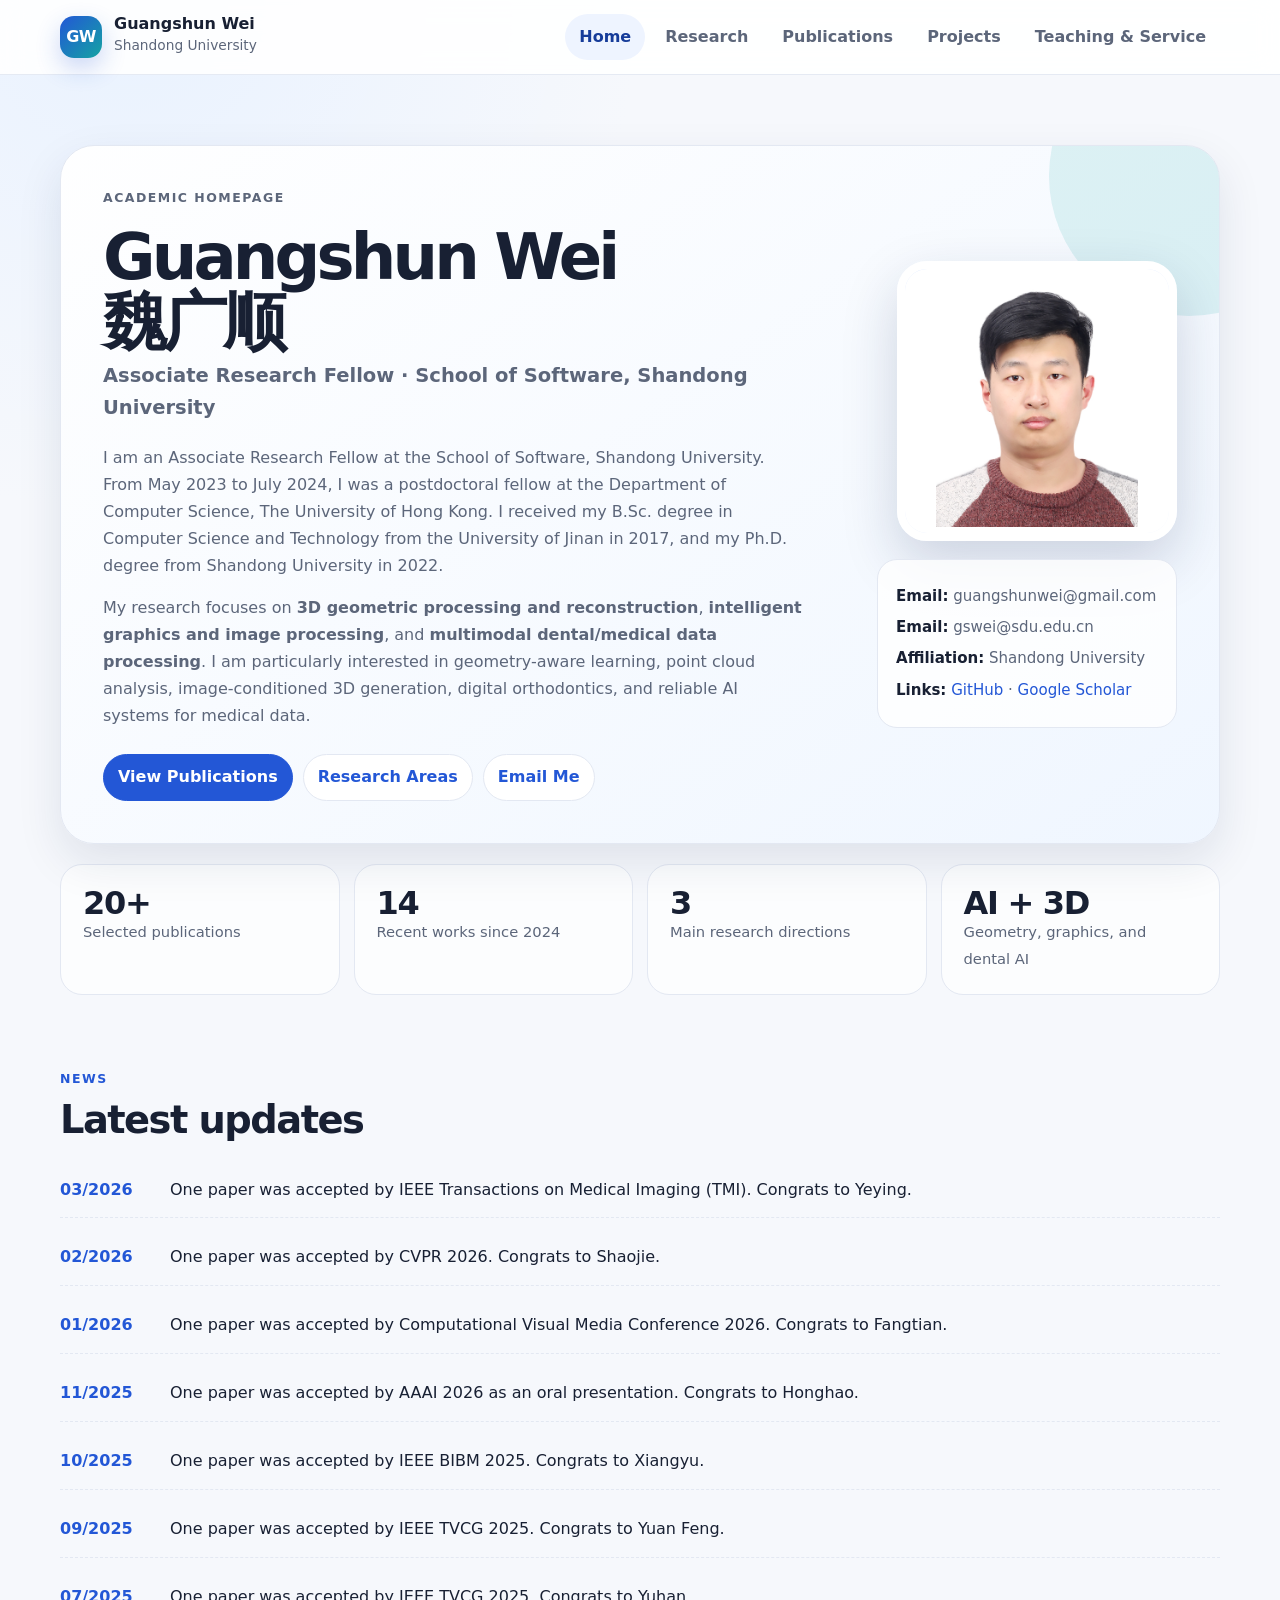
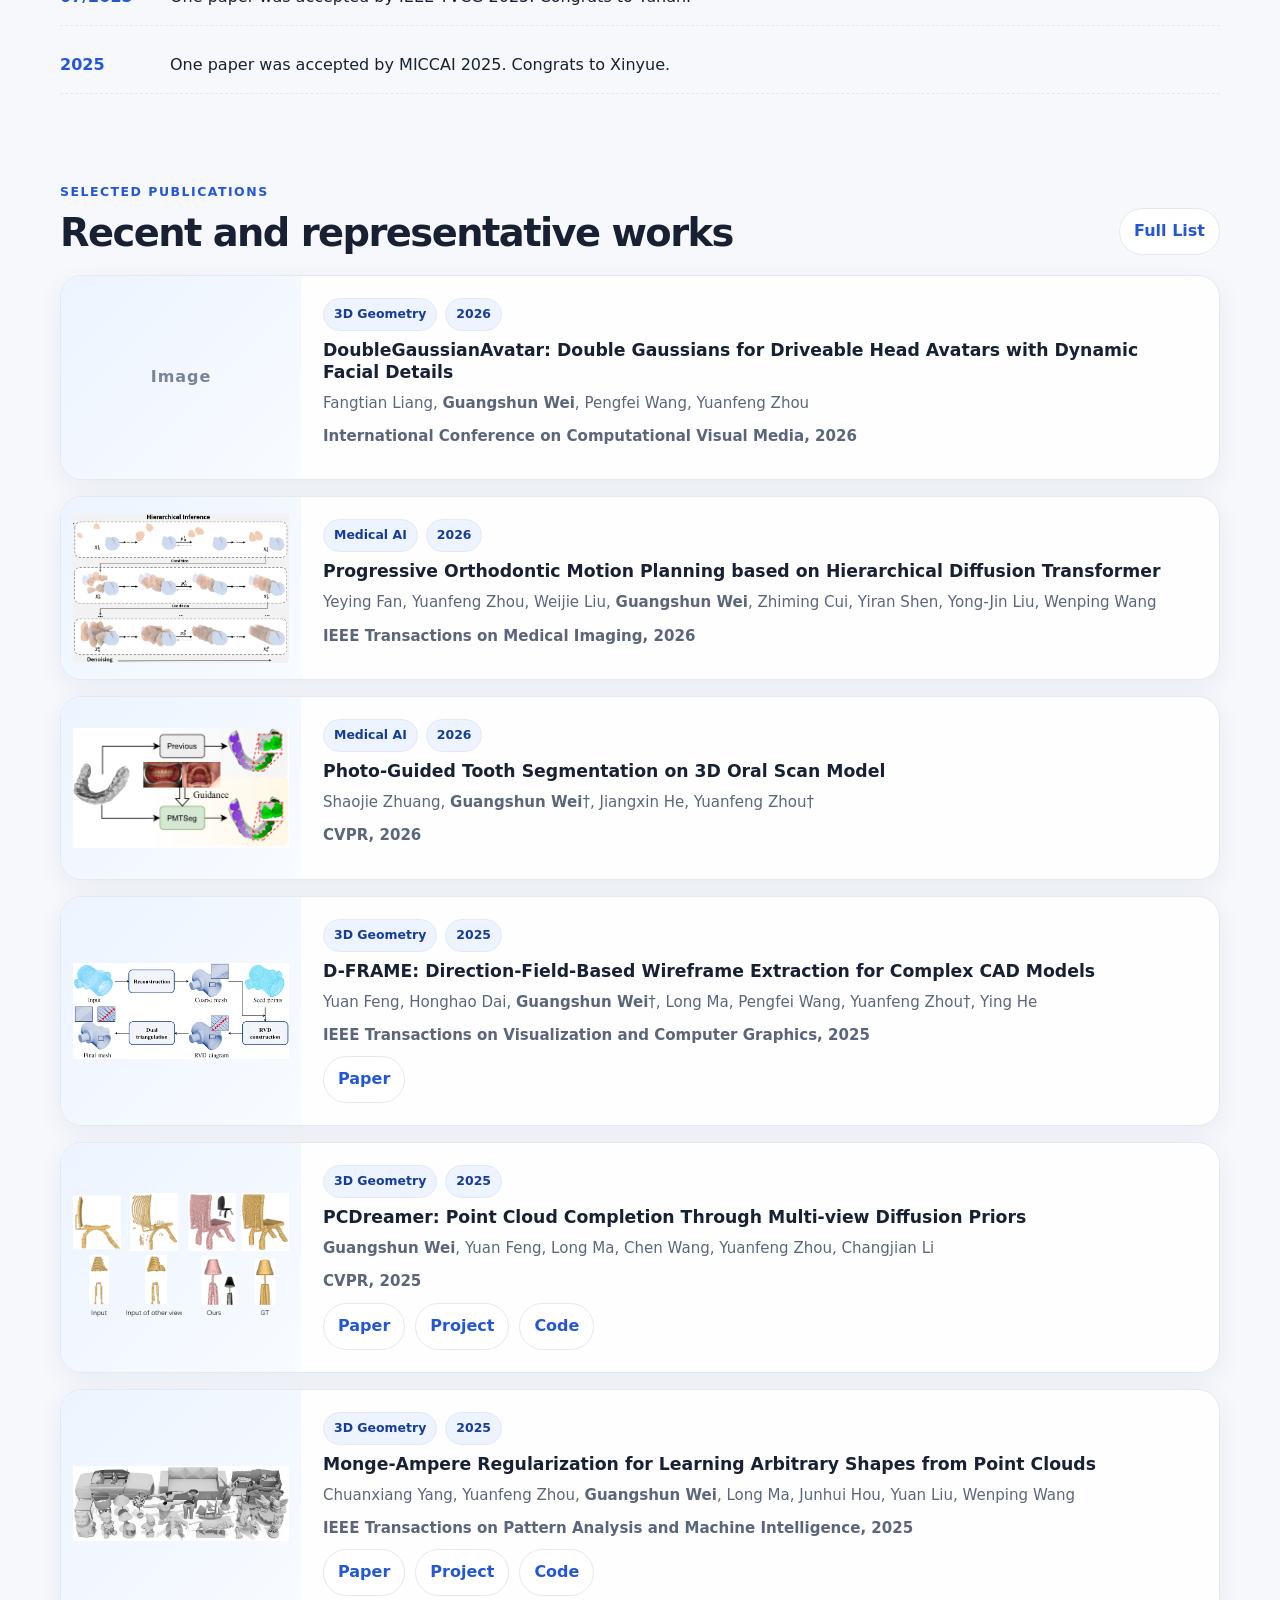
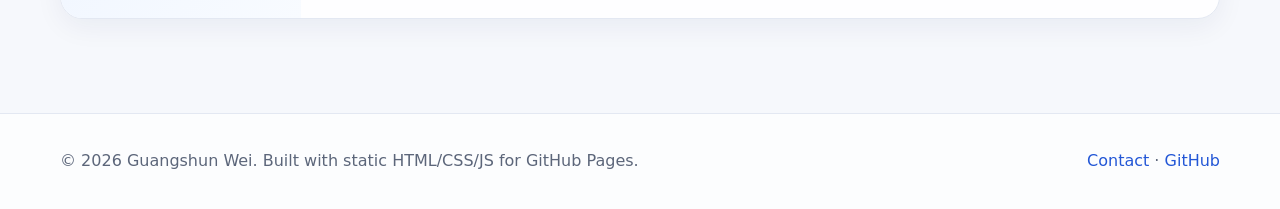
==== commit af7f80bb: "Add files via upload" ====
--- a/index.html
+++ b/index.html
@@ -66,17 +66,15 @@
       </div>
     </section>
 
-    <section class="section">
+    <section class="section section-news-home">
       <div class="container">
         <div class="section-head">
           <div>
-            <p class="eyebrow">Research Focus</p>
-            <h2>Geometry-aware AI for 3D data, visual structures, and dental intelligence</h2>
-            <p class="section-lead">The research agenda connects geometric modeling and optimization with modern machine learning, aiming at interpretable, reliable, and application-driven visual computing methods.</p>
+            <p class="eyebrow">News</p>
+            <h2>Latest updates</h2>
           </div>
-          <a class="btn" href="research.html">More Details</a>
         </div>
-        <div id="research-grid" class="card-grid"></div>
+        <ul id="news-list" class="timeline" data-limit="8"></ul>
       </div>
     </section>
 
@@ -92,18 +90,6 @@
         <div id="featured-publications" class="pub-list"></div>
       </div>
     </section>
-
-    <section class="section">
-      <div class="container">
-        <div class="section-head">
-          <div>
-            <p class="eyebrow">News</p>
-            <h2>Latest updates</h2>
-          </div>
-        </div>
-        <ul id="news-list" class="timeline" data-limit="8"></ul>
-      </div>
-    </section>
   </main>
 
   <footer class="footer">
--- a/assets/css/style.css
+++ b/assets/css/style.css
@@ -135,7 +135,7 @@
   box-shadow: 0 22px 55px rgba(22, 37, 82, 0.18);
   background: linear-gradient(135deg, #dfeaff, #f4f7ff);
 }
-.profile-photo img { width: 100%; height: 100%; object-fit: cover; }
+.profile-photo img { width: 100%; height: 100%; object-fit: contain; padding: 6px; background: #fff; }
 .profile-list {
   margin: 18px 0 0 auto;
   padding: 18px;
@@ -164,6 +164,7 @@
 .stat-card span { color: var(--muted); font-size: 0.92rem; }
 
 .section { padding: 44px 0; }
+.section-news-home { padding-top: 36px; }
 .section-head {
   display: flex;
   justify-content: space-between;
@@ -187,10 +188,10 @@
   box-shadow: 0 8px 28px rgba(22, 37, 82, 0.06);
 }
 .research-card { display: grid; grid-template-columns: 220px 1fr; }
-.research-image, .project-image, .pub-image { min-height: 160px; background: linear-gradient(135deg, #edf4ff, #f8fbff); }
+.research-image, .project-image, .pub-image { min-height: 170px; background: linear-gradient(135deg, #edf4ff, #f8fbff); padding: 12px; }
 .image-wrap { position: relative; display: grid; place-items: center; overflow: hidden; }
-.image-wrap img { width: 100%; height: 100%; object-fit: cover; transition: transform 0.35s ease; }
-.research-card:hover img, .project-card:hover img, .pub-card:hover img { transform: scale(1.035); }
+.image-wrap img { width: 100%; height: 100%; max-width: 100%; max-height: 100%; object-fit: contain; transition: transform 0.35s ease; }
+.research-card:hover img, .project-card:hover img, .pub-card:hover img { transform: scale(1.015); }
 .image-missing:before {
   content: "Image";
   color: var(--light);
@@ -214,7 +215,7 @@
 
 .pub-list { display: grid; gap: 16px; }
 .pub-card { display: grid; grid-template-columns: 240px 1fr; }
-.pub-image { min-height: 154px; }
+.pub-image { min-height: 170px; }
 .pub-meta { display: flex; gap: 8px; margin-bottom: 8px; }
 .pub-card h3 { font-size: 1.08rem; }
 .authors { font-size: 0.94rem; }
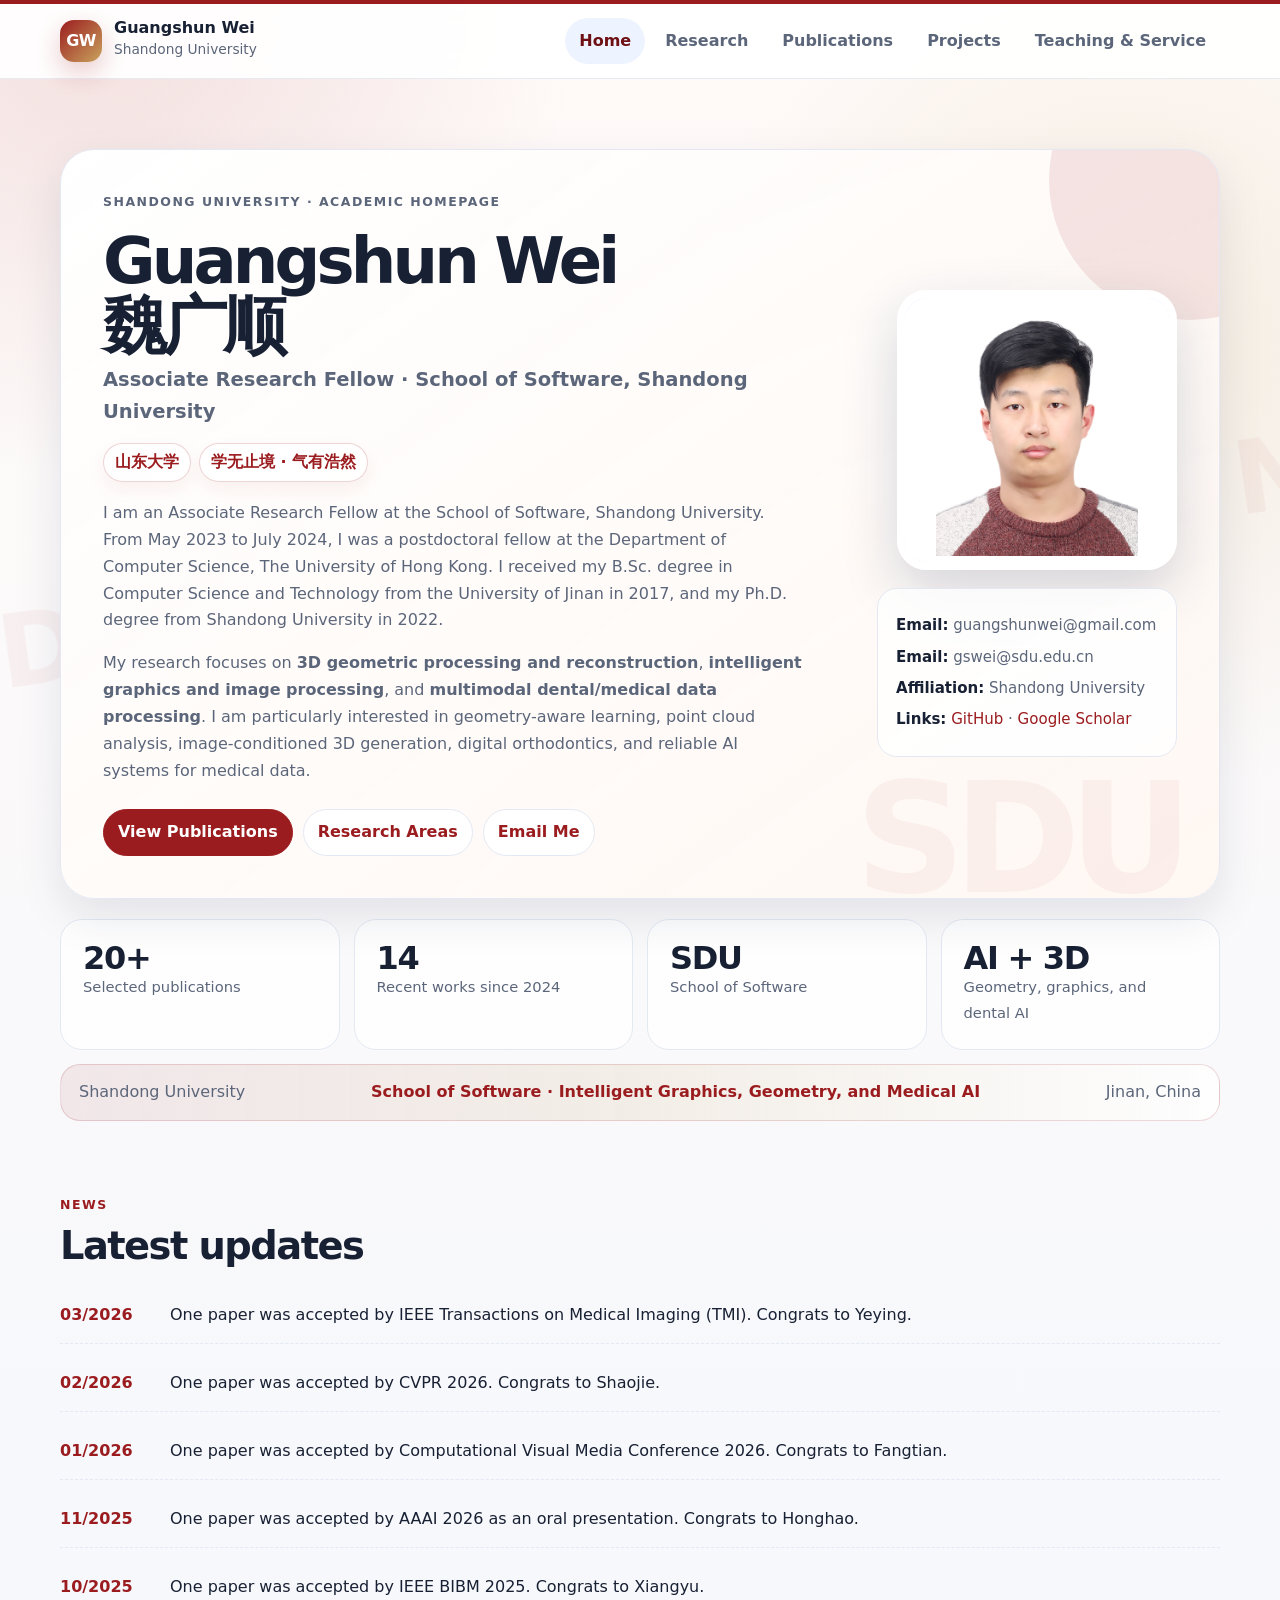
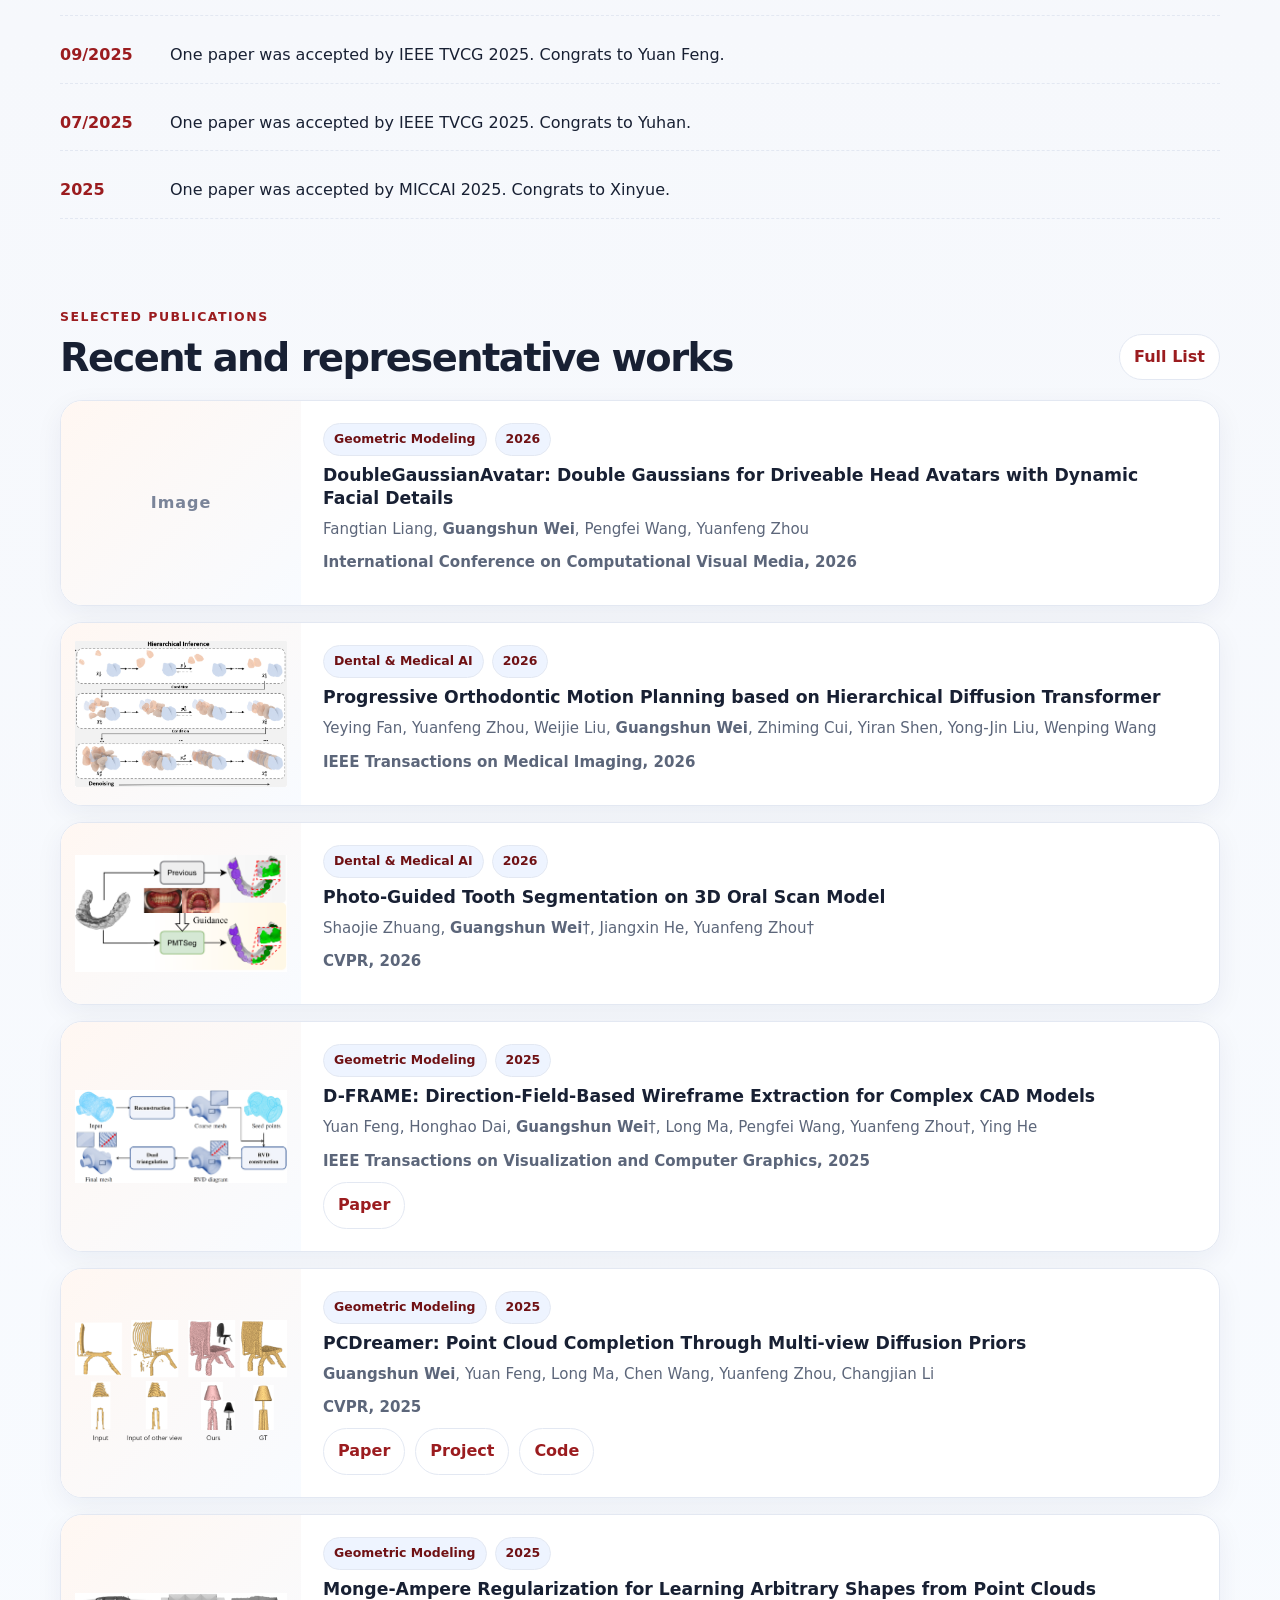
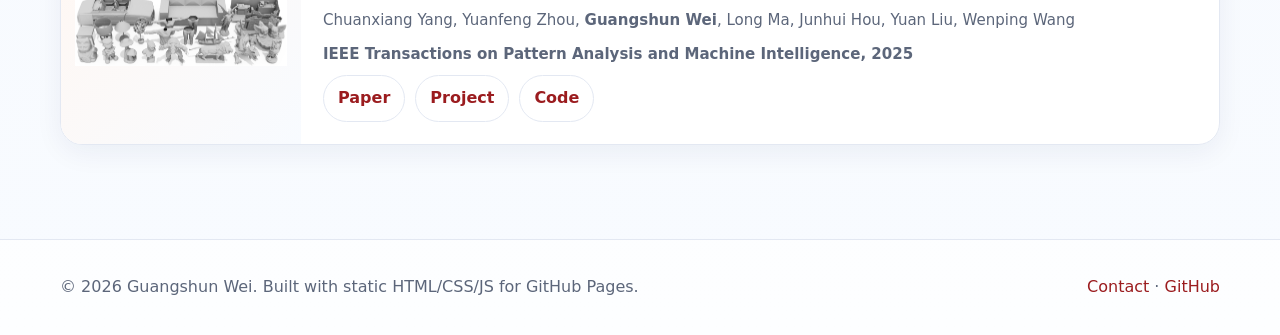
==== commit 04dee546: "Add files via upload" ====
--- a/index.html
+++ b/index.html
@@ -30,9 +30,10 @@
       <div class="container">
         <div class="hero-card">
           <div>
-            <p class="eyebrow">Academic Homepage</p>
+            <p class="eyebrow">Shandong University · Academic Homepage</p>
             <h1>Guangshun Wei <span style="white-space:nowrap;">魏广顺</span></h1>
             <h2>Associate Research Fellow · School of Software, Shandong University</h2>
+            <div class="sdu-badge"><span>山东大学</span><span>学无止境 · 气有浩然</span></div>
             <p>
               I am an Associate Research Fellow at the School of Software, Shandong University. From May 2023 to July 2024, I was a postdoctoral fellow at the Department of Computer Science, The University of Hong Kong. I received my B.Sc. degree in Computer Science and Technology from the University of Jinan in 2017, and my Ph.D. degree from Shandong University in 2022.
             </p>
@@ -60,8 +61,13 @@
         <div class="stats-grid" aria-label="Homepage highlights">
           <div class="stat-card"><strong id="stat-publications">20+</strong><span>Selected publications</span></div>
           <div class="stat-card"><strong id="stat-recent">10+</strong><span>Recent works since 2024</span></div>
-          <div class="stat-card"><strong>3</strong><span>Main research directions</span></div>
+          <div class="stat-card"><strong>SDU</strong><span>School of Software</span></div>
           <div class="stat-card"><strong>AI + 3D</strong><span>Geometry, graphics, and dental AI</span></div>
+        </div>
+        <div class="sdu-strip">
+          <span>Shandong University</span>
+          <strong>School of Software · Intelligent Graphics, Geometry, and Medical AI</strong>
+          <span>Jinan, China</span>
         </div>
       </div>
     </section>
--- a/assets/css/style.css
+++ b/assets/css/style.css
@@ -6,9 +6,12 @@
   --muted: #5c667a;
   --light: #7a8499;
   --border: #e3e8f2;
-  --primary: #2357d6;
-  --primary-dark: #163c9a;
-  --accent: #14a3a3;
+  --primary: #9b1c1f;
+  --primary-dark: #6f1114;
+  --accent: #c9a35d;
+  --sdu-red: #9b1c1f;
+  --sdu-gold: #c9a35d;
+  --sdu-ink: #24324f;
   --shadow: 0 18px 45px rgba(23, 40, 77, 0.10);
   --radius: 22px;
   --max: 1160px;
@@ -19,9 +22,31 @@
 body {
   margin: 0;
   color: var(--text);
-  background: radial-gradient(circle at 10% 0%, #e9f2ff 0, transparent 32rem), var(--bg);
+  background:
+    radial-gradient(circle at 8% 0%, rgba(155, 28, 31, 0.12) 0, transparent 30rem),
+    radial-gradient(circle at 88% 10%, rgba(201, 163, 93, 0.16) 0, transparent 28rem),
+    linear-gradient(180deg, #fffaf8 0%, #f6f8fc 46%, #f8fbff 100%);
   font-family: Inter, ui-sans-serif, system-ui, -apple-system, BlinkMacSystemFont, "Segoe UI", Arial, sans-serif;
   line-height: 1.68;
+  min-height: 100vh;
+  position: relative;
+}
+
+.site-header, main, .footer { position: relative; z-index: 1; }
+
+body::before {
+  content: "SDU  ·  SHANDONG UNIVERSITY  ·  学无止境  气有浩然";
+  position: fixed;
+  left: -8vw;
+  top: 40vh;
+  z-index: 0;
+  color: rgba(155, 28, 31, 0.045);
+  font-size: clamp(2.6rem, 8vw, 8rem);
+  font-weight: 900;
+  letter-spacing: 0.12em;
+  white-space: nowrap;
+  transform: rotate(-8deg);
+  pointer-events: none;
 }
 
 a { color: var(--primary); text-decoration: none; }
@@ -34,7 +59,8 @@
   top: 0;
   z-index: 20;
   border-bottom: 1px solid rgba(227, 232, 242, 0.9);
-  background: rgba(255, 255, 255, 0.90);
+  border-top: 4px solid var(--sdu-red);
+  background: rgba(255, 255, 255, 0.92);
   backdrop-filter: blur(14px);
 }
 
@@ -53,8 +79,8 @@
   display: grid; place-items: center;
   color: white; font-weight: 800;
   letter-spacing: -0.04em;
-  background: linear-gradient(135deg, var(--primary), var(--accent));
-  box-shadow: 0 10px 25px rgba(35, 87, 214, 0.24);
+  background: linear-gradient(135deg, var(--sdu-red), var(--sdu-gold));
+  box-shadow: 0 10px 25px rgba(155, 28, 31, 0.22);
 }
 .brand-text strong { display: block; line-height: 1.1; }
 .brand-text span { color: var(--muted); font-size: 0.86rem; }
@@ -82,7 +108,9 @@
   gap: 34px;
   align-items: center;
   border: 1px solid var(--border);
-  background: linear-gradient(145deg, rgba(255,255,255,0.96), rgba(239,246,255,0.92));
+  background:
+    linear-gradient(145deg, rgba(255,255,255,0.98), rgba(255,247,242,0.94)),
+    radial-gradient(circle at 100% 0%, rgba(155, 28, 31, 0.12), transparent 32rem);
   border-radius: 34px;
   padding: 42px;
   box-shadow: var(--shadow);
@@ -97,7 +125,18 @@
   width: 280px;
   height: 280px;
   border-radius: 50%;
-  background: rgba(20, 163, 163, 0.12);
+  background: rgba(155, 28, 31, 0.10);
+}
+.hero-card:before {
+  content: "SDU";
+  position: absolute;
+  right: 38px;
+  bottom: -18px;
+  font-size: clamp(4rem, 12vw, 10rem);
+  line-height: 1;
+  font-weight: 900;
+  color: rgba(155, 28, 31, 0.045);
+  letter-spacing: -0.08em;
 }
 .hero h1 {
   margin: 0 0 4px;
@@ -105,7 +144,23 @@
   line-height: 1.02;
   letter-spacing: -0.06em;
 }
-.hero h2 { margin: 0 0 20px; font-size: 1.22rem; color: var(--muted); font-weight: 650; }
+.hero h2 { margin: 0 0 14px; font-size: 1.22rem; color: var(--muted); font-weight: 650; }
+.sdu-badge {
+  display: inline-flex;
+  flex-wrap: wrap;
+  gap: 8px;
+  align-items: center;
+  margin: 0 0 18px;
+  color: var(--sdu-red);
+  font-weight: 850;
+}
+.sdu-badge span {
+  border: 1px solid rgba(155, 28, 31, 0.18);
+  background: rgba(255, 255, 255, 0.78);
+  border-radius: 999px;
+  padding: 5px 11px;
+  box-shadow: 0 8px 18px rgba(155, 28, 31, 0.06);
+}
 .hero p { max-width: 780px; margin: 0 0 16px; color: var(--muted); }
 .hero-actions, .link-row, .tag-row { display: flex; flex-wrap: wrap; gap: 10px; align-items: center; }
 .hero-actions { margin-top: 24px; }
@@ -162,8 +217,27 @@
 }
 .stat-card strong { display: block; font-size: 2rem; line-height: 1; letter-spacing: -0.04em; }
 .stat-card span { color: var(--muted); font-size: 0.92rem; }
+.sdu-strip {
+  margin-top: 14px;
+  display: flex;
+  flex-wrap: wrap;
+  justify-content: space-between;
+  gap: 10px;
+  align-items: center;
+  padding: 14px 18px;
+  border-radius: 20px;
+  border: 1px solid rgba(155, 28, 31, 0.16);
+  background: linear-gradient(90deg, rgba(155, 28, 31, 0.08), rgba(201, 163, 93, 0.12), rgba(255,255,255,0.74));
+  color: var(--muted);
+}
+.sdu-strip strong { color: var(--sdu-red); }
 
 .section { padding: 44px 0; }
+.section-alt {
+  background: linear-gradient(180deg, rgba(255,255,255,0.32), rgba(155,28,31,0.035));
+  border-top: 1px solid rgba(155, 28, 31, 0.08);
+  border-bottom: 1px solid rgba(155, 28, 31, 0.08);
+}
 .section-news-home { padding-top: 36px; }
 .section-head {
   display: flex;
@@ -180,6 +254,7 @@
 .page-title .kicker { color: var(--primary); font-weight: 800; text-transform: uppercase; letter-spacing: 0.14em; font-size: 0.8rem; }
 
 .card-grid, .project-grid { display: grid; grid-template-columns: repeat(2, minmax(0, 1fr)); gap: 18px; }
+.research-grid { grid-template-columns: 1fr; }
 .research-card, .project-card, .pub-card, .info-card {
   border: 1px solid var(--border);
   background: rgba(255, 255, 255, 0.92);
@@ -187,10 +262,21 @@
   overflow: hidden;
   box-shadow: 0 8px 28px rgba(22, 37, 82, 0.06);
 }
-.research-card { display: grid; grid-template-columns: 220px 1fr; }
-.research-image, .project-image, .pub-image { min-height: 170px; background: linear-gradient(135deg, #edf4ff, #f8fbff); padding: 12px; }
+.research-card { display: grid; grid-template-columns: 260px 1fr; }
+.research-image, .project-image, .pub-image {
+  min-height: 185px;
+  background: linear-gradient(135deg, #fff7f2, #f8fbff);
+  padding: 14px;
+}
 .image-wrap { position: relative; display: grid; place-items: center; overflow: hidden; }
-.image-wrap img { width: 100%; height: 100%; max-width: 100%; max-height: 100%; object-fit: contain; transition: transform 0.35s ease; }
+.image-wrap img {
+  width: 100%;
+  height: auto;
+  max-width: 100%;
+  max-height: 230px;
+  object-fit: contain;
+  transition: transform 0.35s ease;
+}
 .research-card:hover img, .project-card:hover img, .pub-card:hover img { transform: scale(1.015); }
 .image-missing:before {
   content: "Image";
@@ -202,6 +288,14 @@
 .research-content h3, .project-content h3, .pub-card h3 { margin: 0 0 8px; line-height: 1.28; }
 .research-content p, .project-content p, .pub-card p { color: var(--muted); margin: 8px 0; }
 .tag-row { margin-top: 14px; }
+.paper-hints {
+  margin-top: 13px;
+  padding-top: 13px;
+  border-top: 1px dashed var(--border);
+  color: var(--muted);
+  font-size: 0.9rem;
+}
+.paper-hints strong { color: var(--text); }
 .tag-row span, .project-tag, .pub-meta span {
   display: inline-flex;
   border: 1px solid var(--border);
@@ -253,6 +347,8 @@
 
 .info-grid { display: grid; grid-template-columns: repeat(3, 1fr); gap: 18px; }
 .info-card h3 { margin-top: 0; }
+.funded-card .project-tag { margin-bottom: 10px; }
+.role-line { font-weight: 800; color: var(--sdu-red) !important; }
 .info-card ul { margin: 10px 0 0; padding-left: 1.1rem; color: var(--muted); }
 
 .footer {
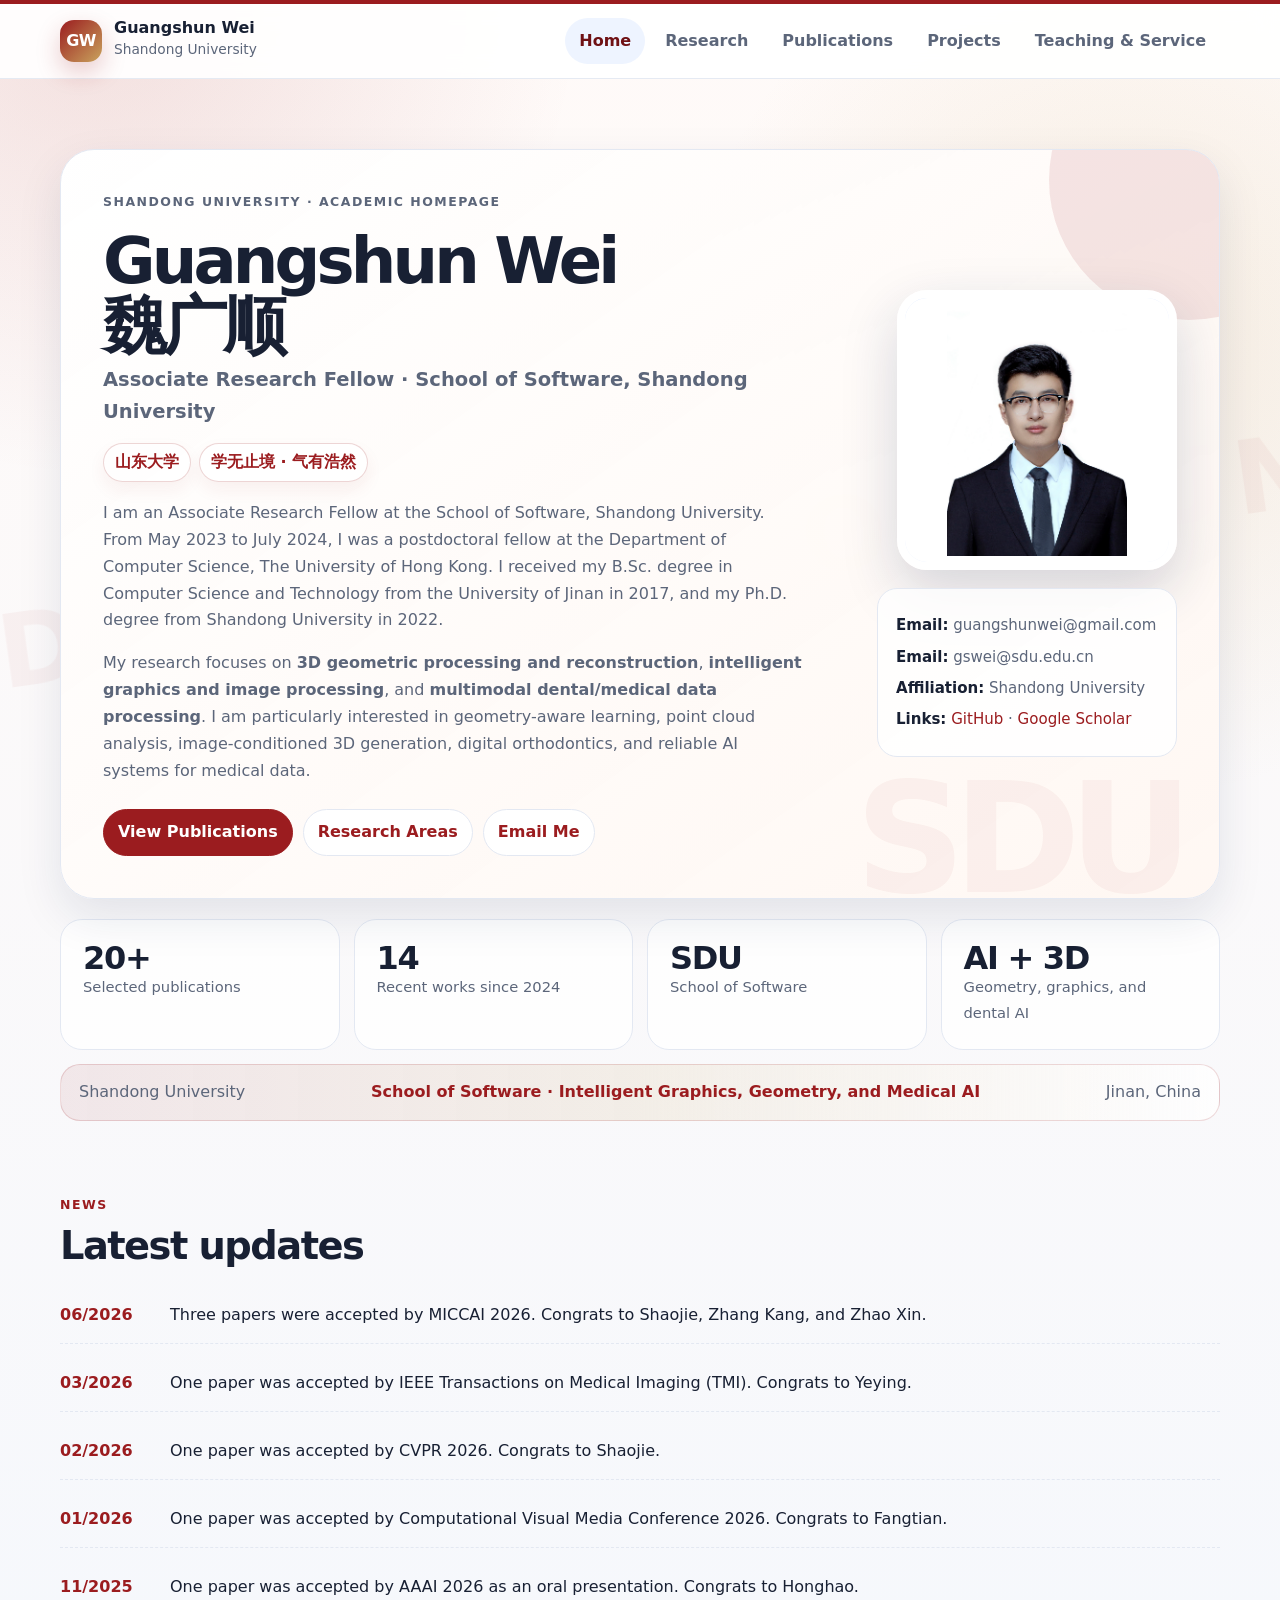
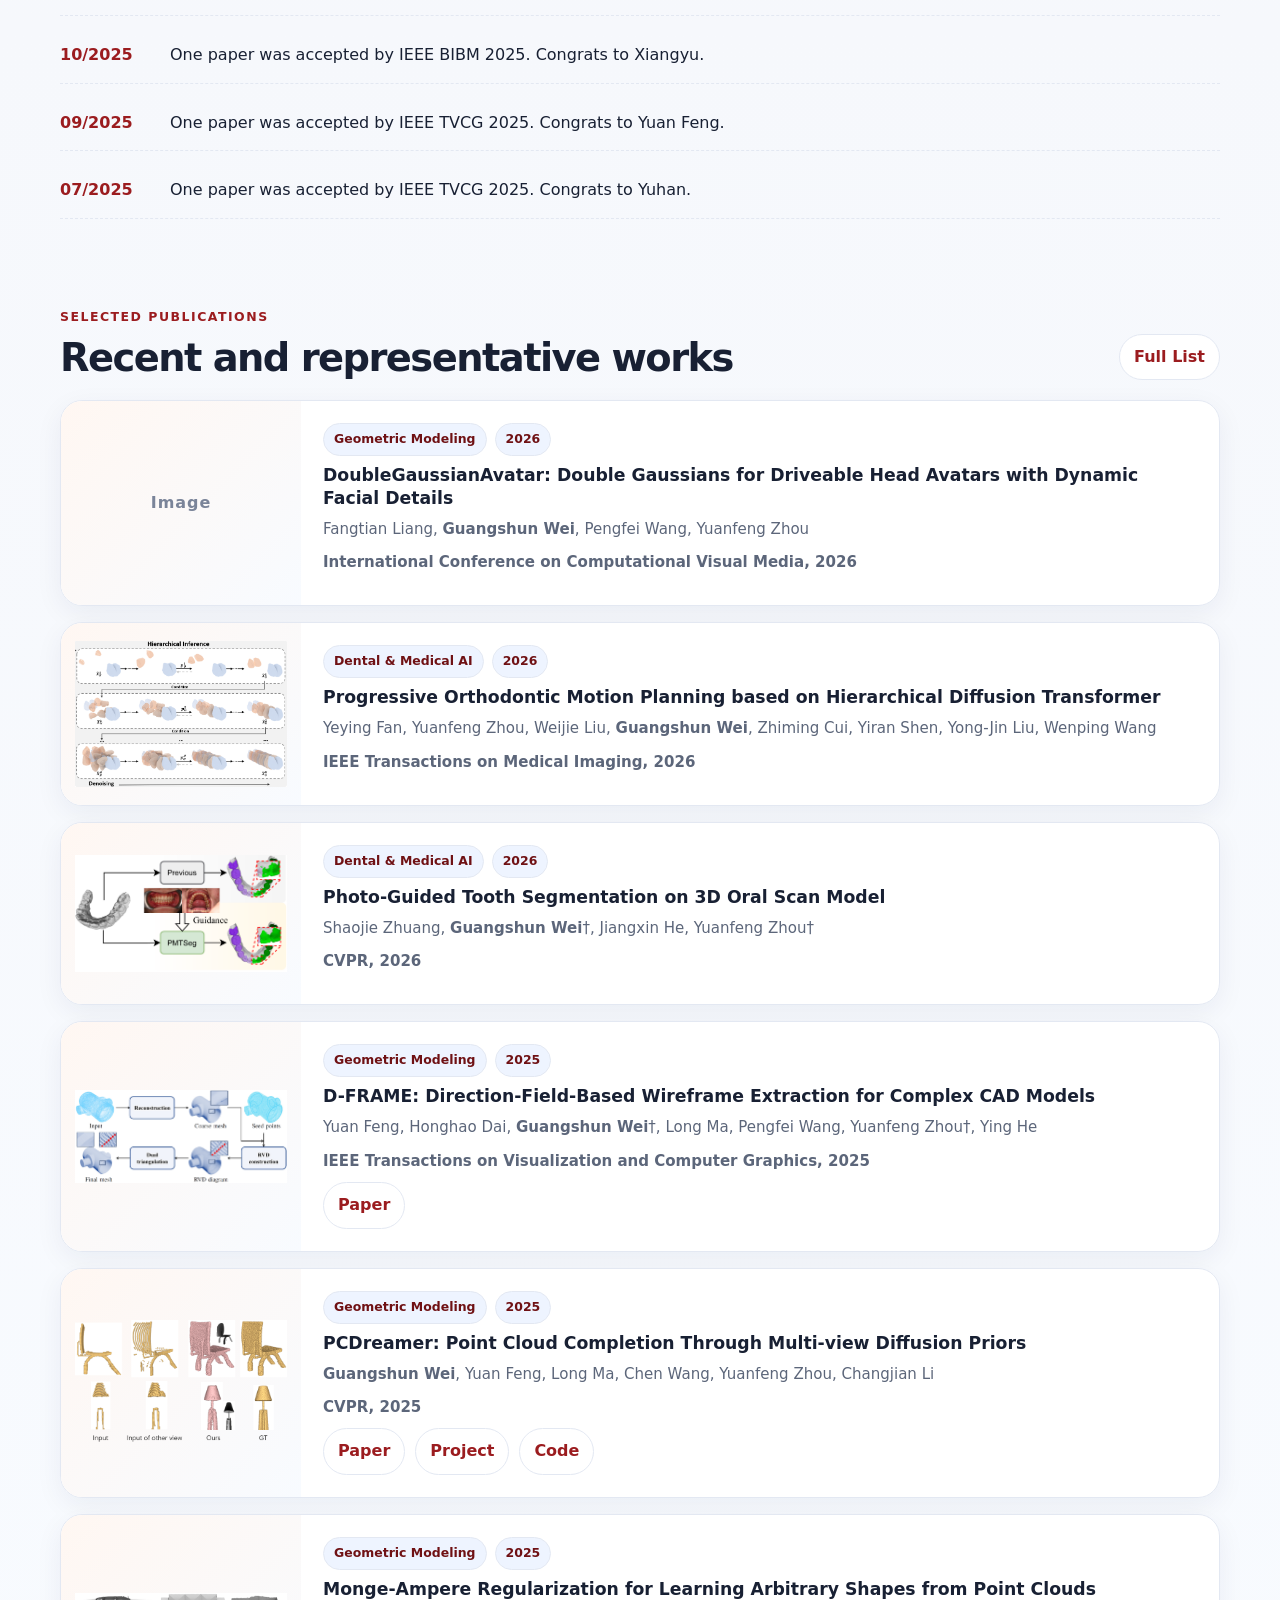
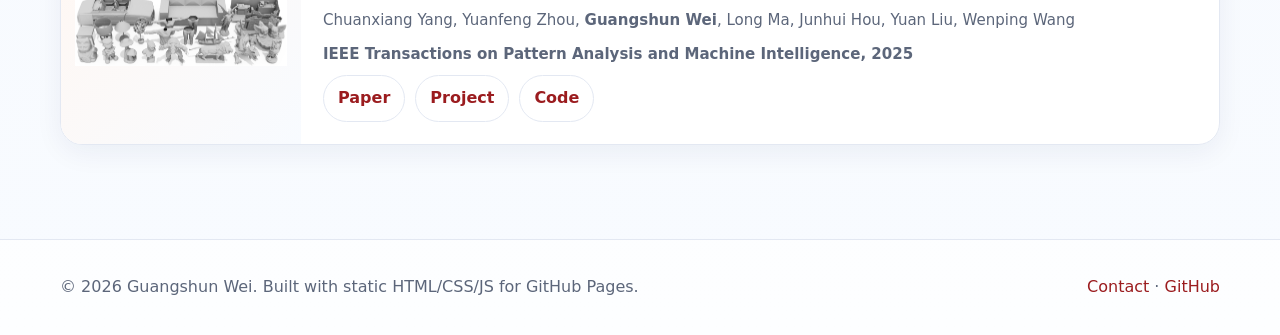
==== commit d2bbd8e1: "Update index.html" ====
--- a/index.html
+++ b/index.html
@@ -48,7 +48,7 @@
           </div>
           <aside class="profile-panel">
             <div class="profile-photo">
-              <img src="source_files/gswei.jpg" alt="Guangshun Wei">
+              <img src="source_files/gswei1.jpg" alt="Guangshun Wei">
             </div>
             <ul class="profile-list">
               <li><strong>Email:</strong> guangshunwei@gmail.com</li>
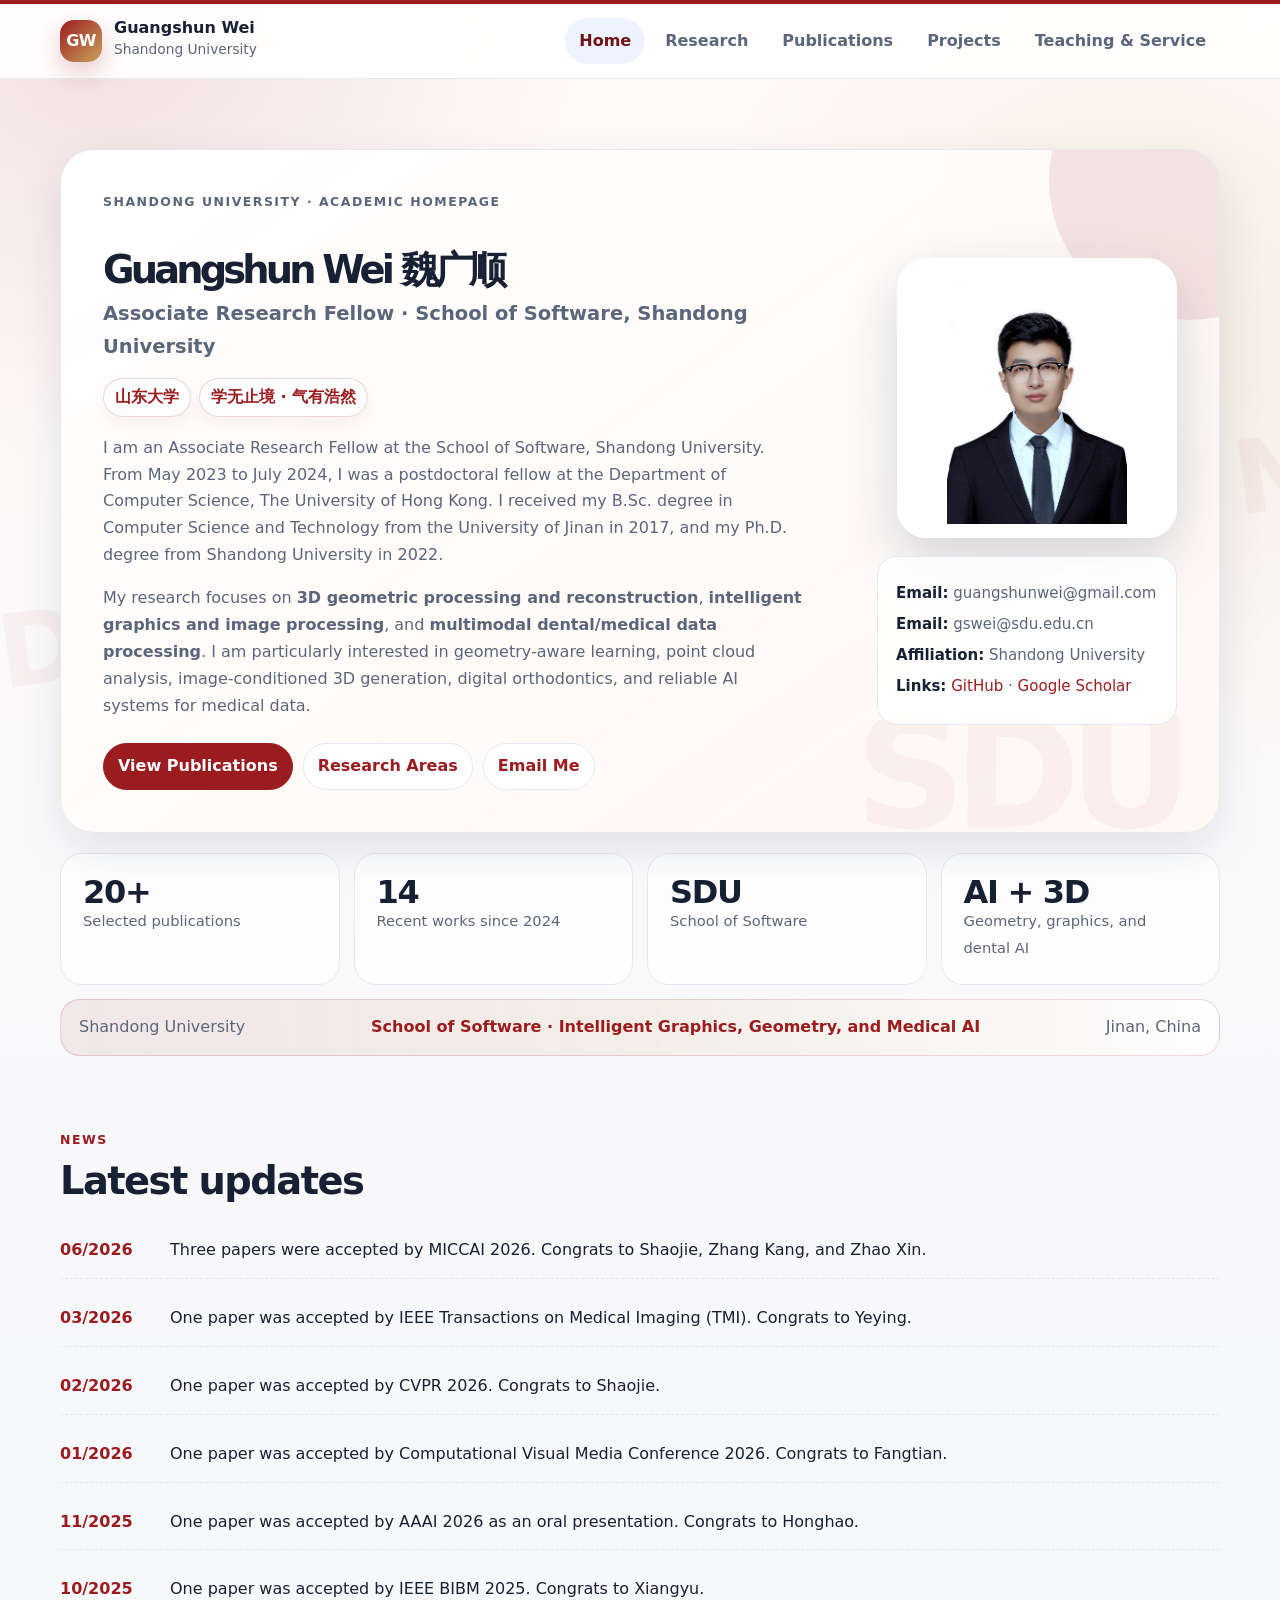
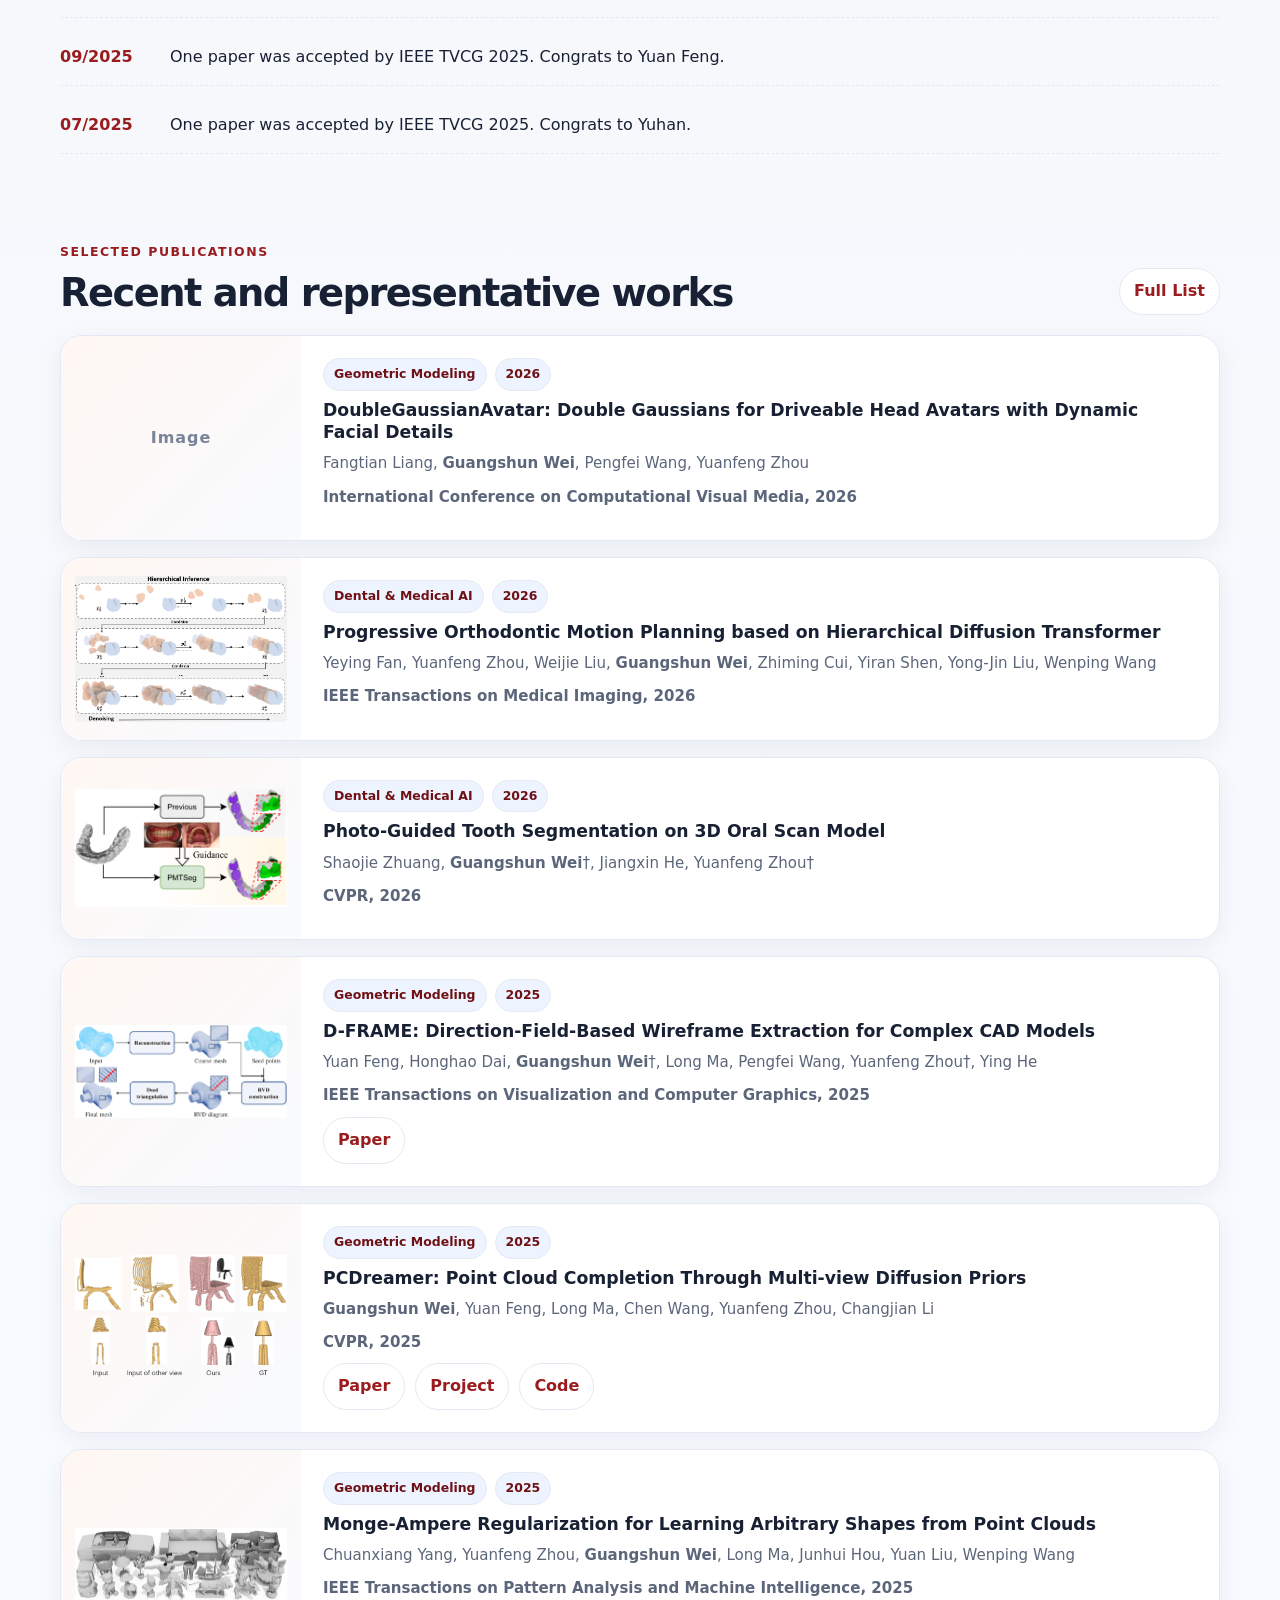
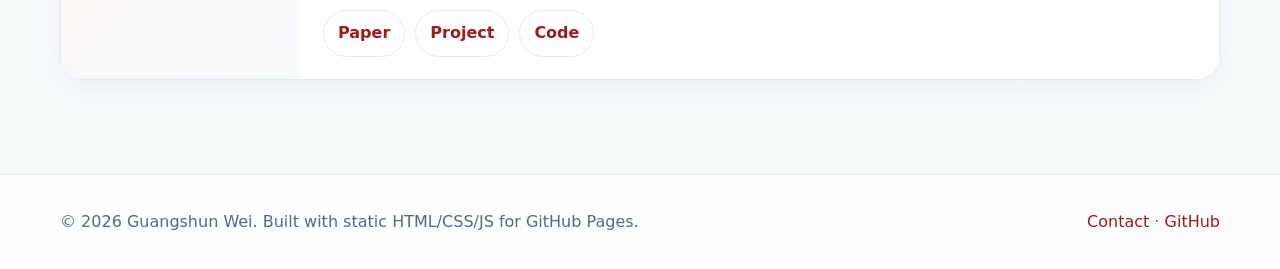
==== commit d1a71206: "Update index.html" ====
--- a/index.html
+++ b/index.html
@@ -31,7 +31,7 @@
         <div class="hero-card">
           <div>
             <p class="eyebrow">Shandong University · Academic Homepage</p>
-            <h1>Guangshun Wei <span style="white-space:nowrap;">魏广顺</span></h1>
+            <h1> <span style="white-space: nowrap; font-size: clamp(2rem, 0.62em, 2.4rem);">Guangshun Wei 魏广顺</span></h1>
             <h2>Associate Research Fellow · School of Software, Shandong University</h2>
             <div class="sdu-badge"><span>山东大学</span><span>学无止境 · 气有浩然</span></div>
             <p>
